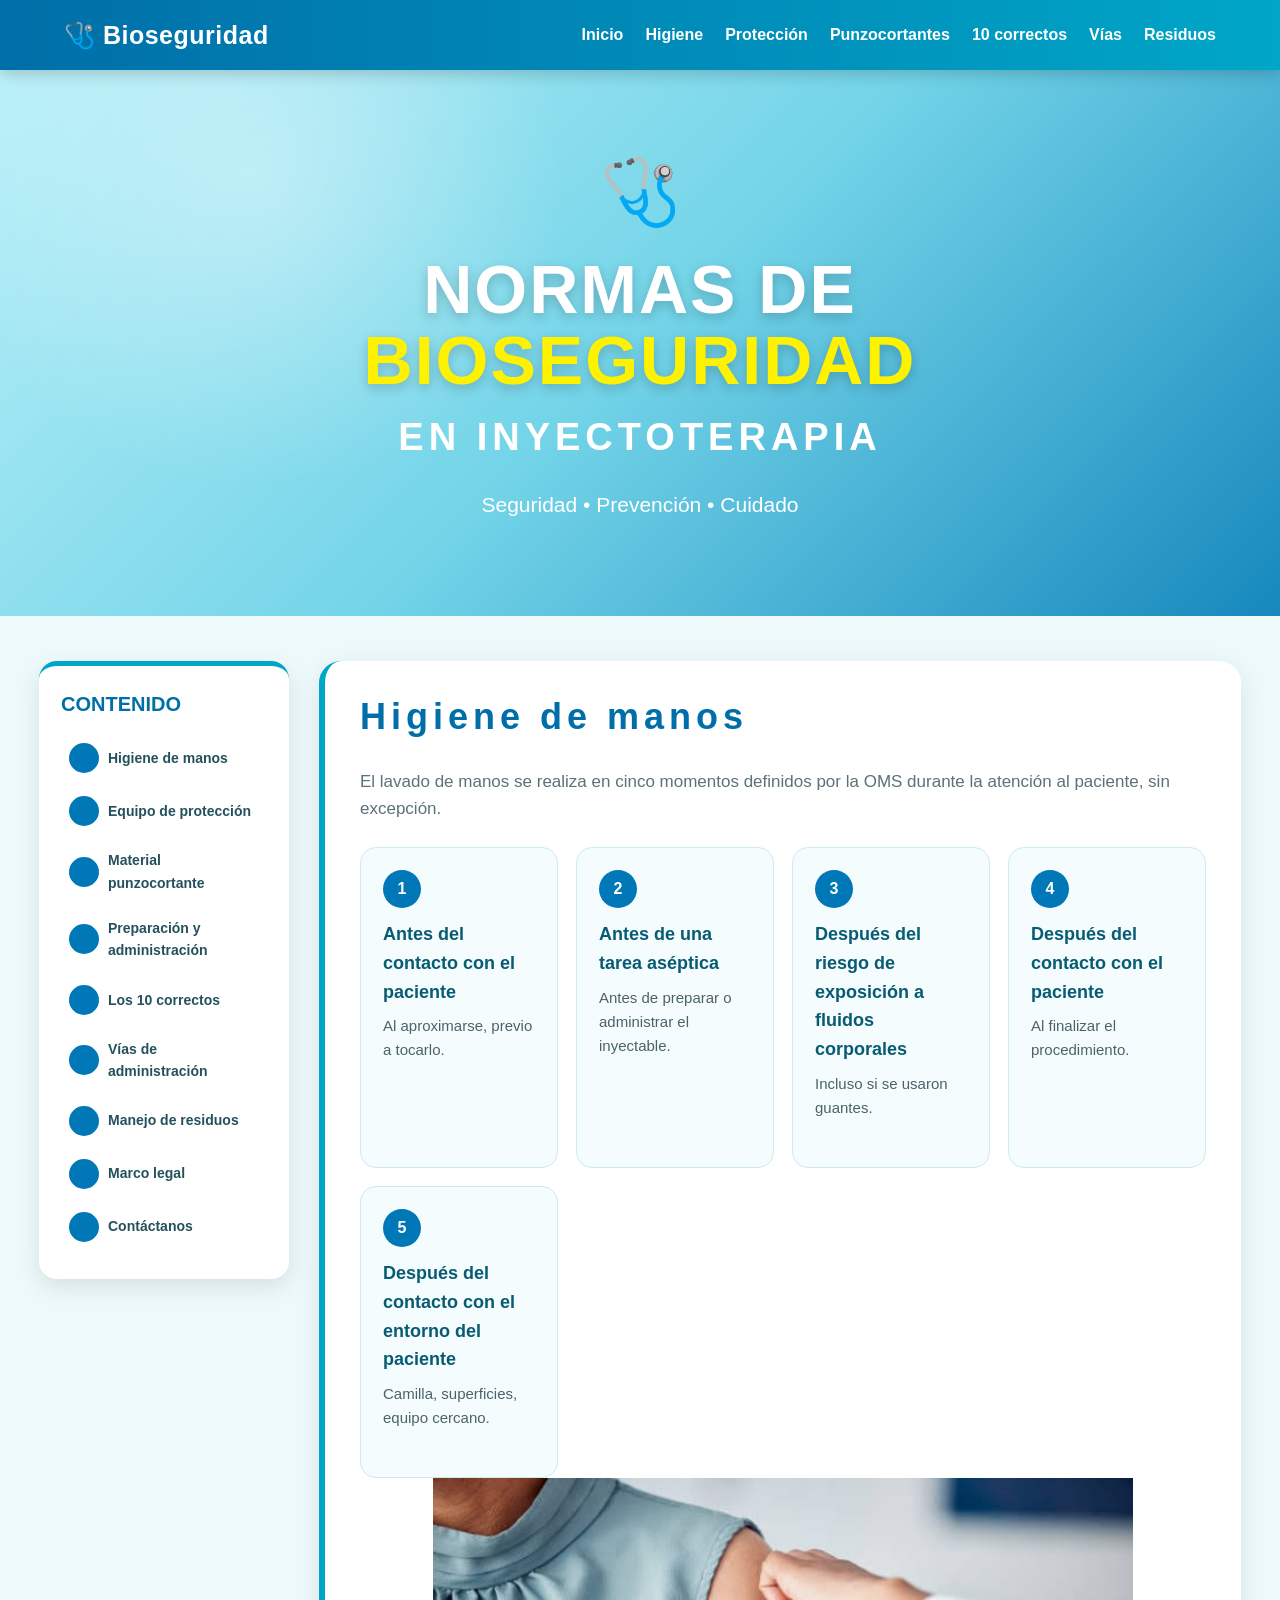
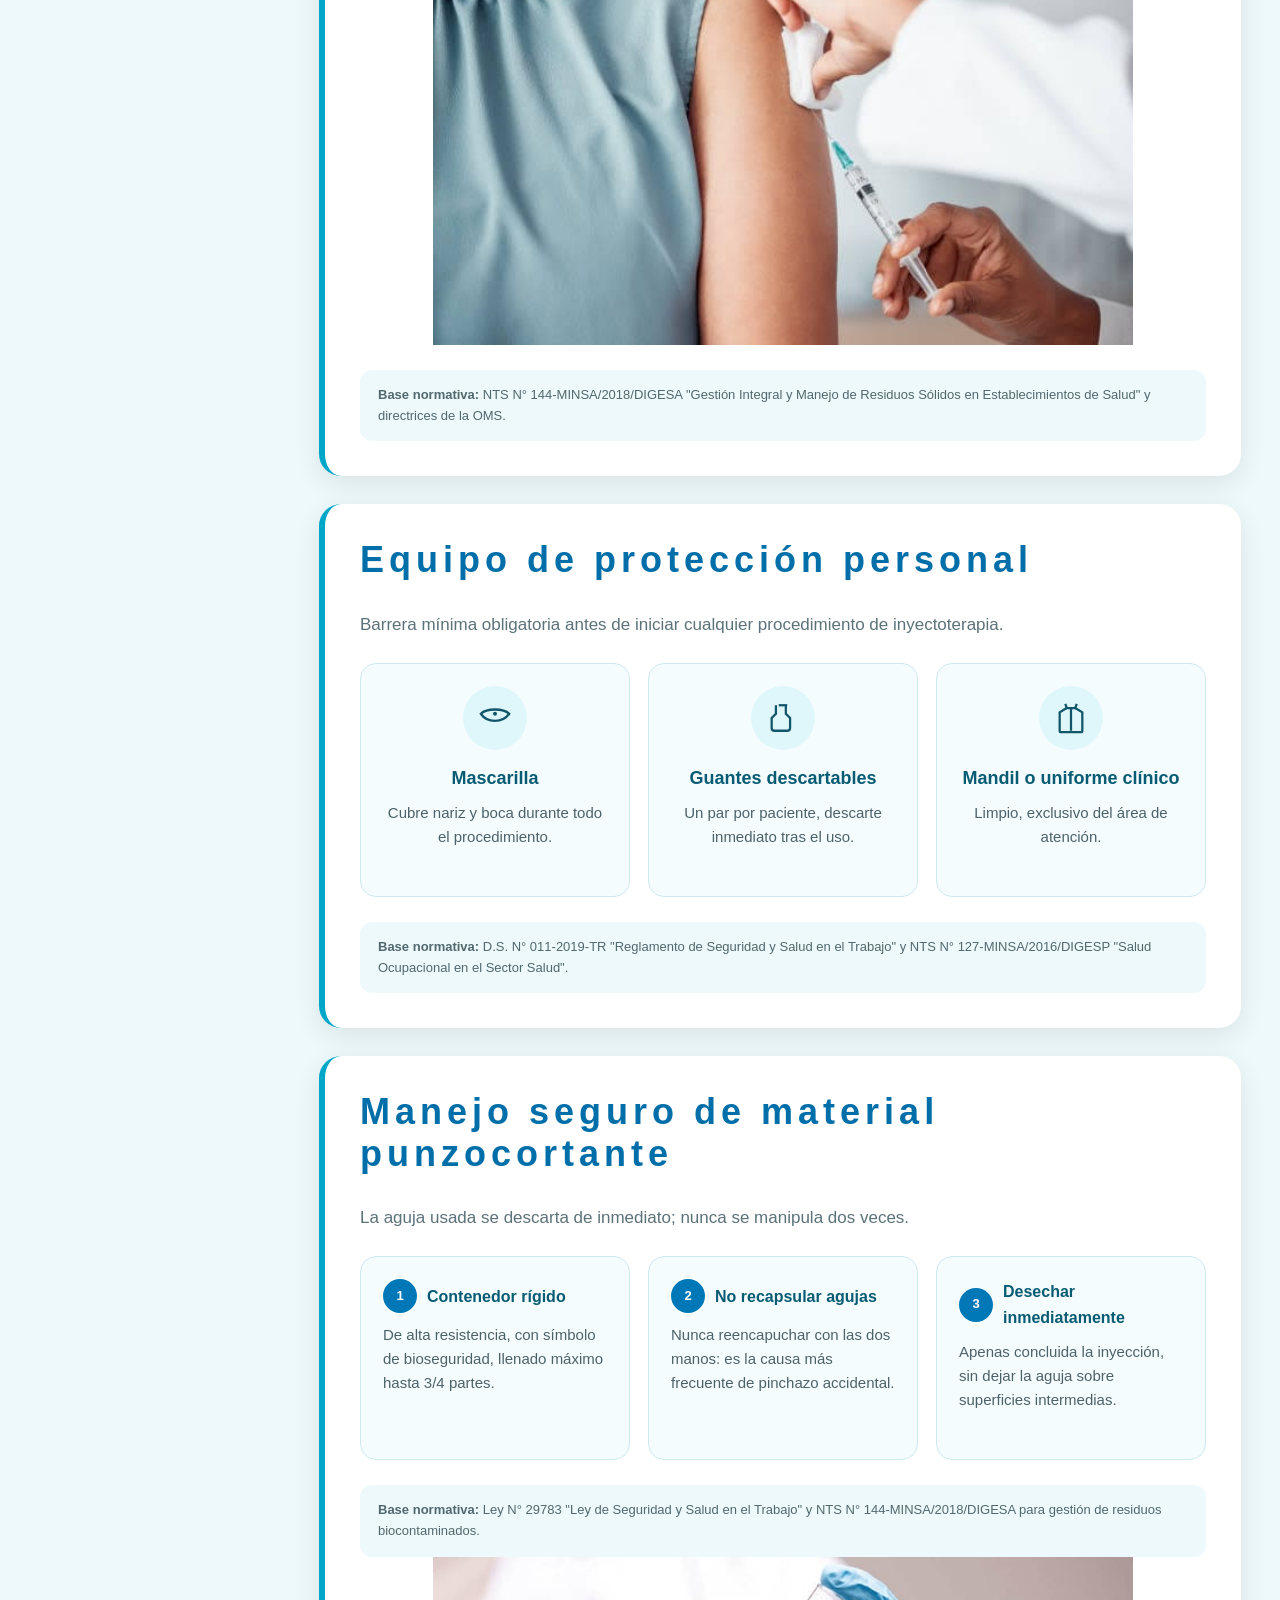
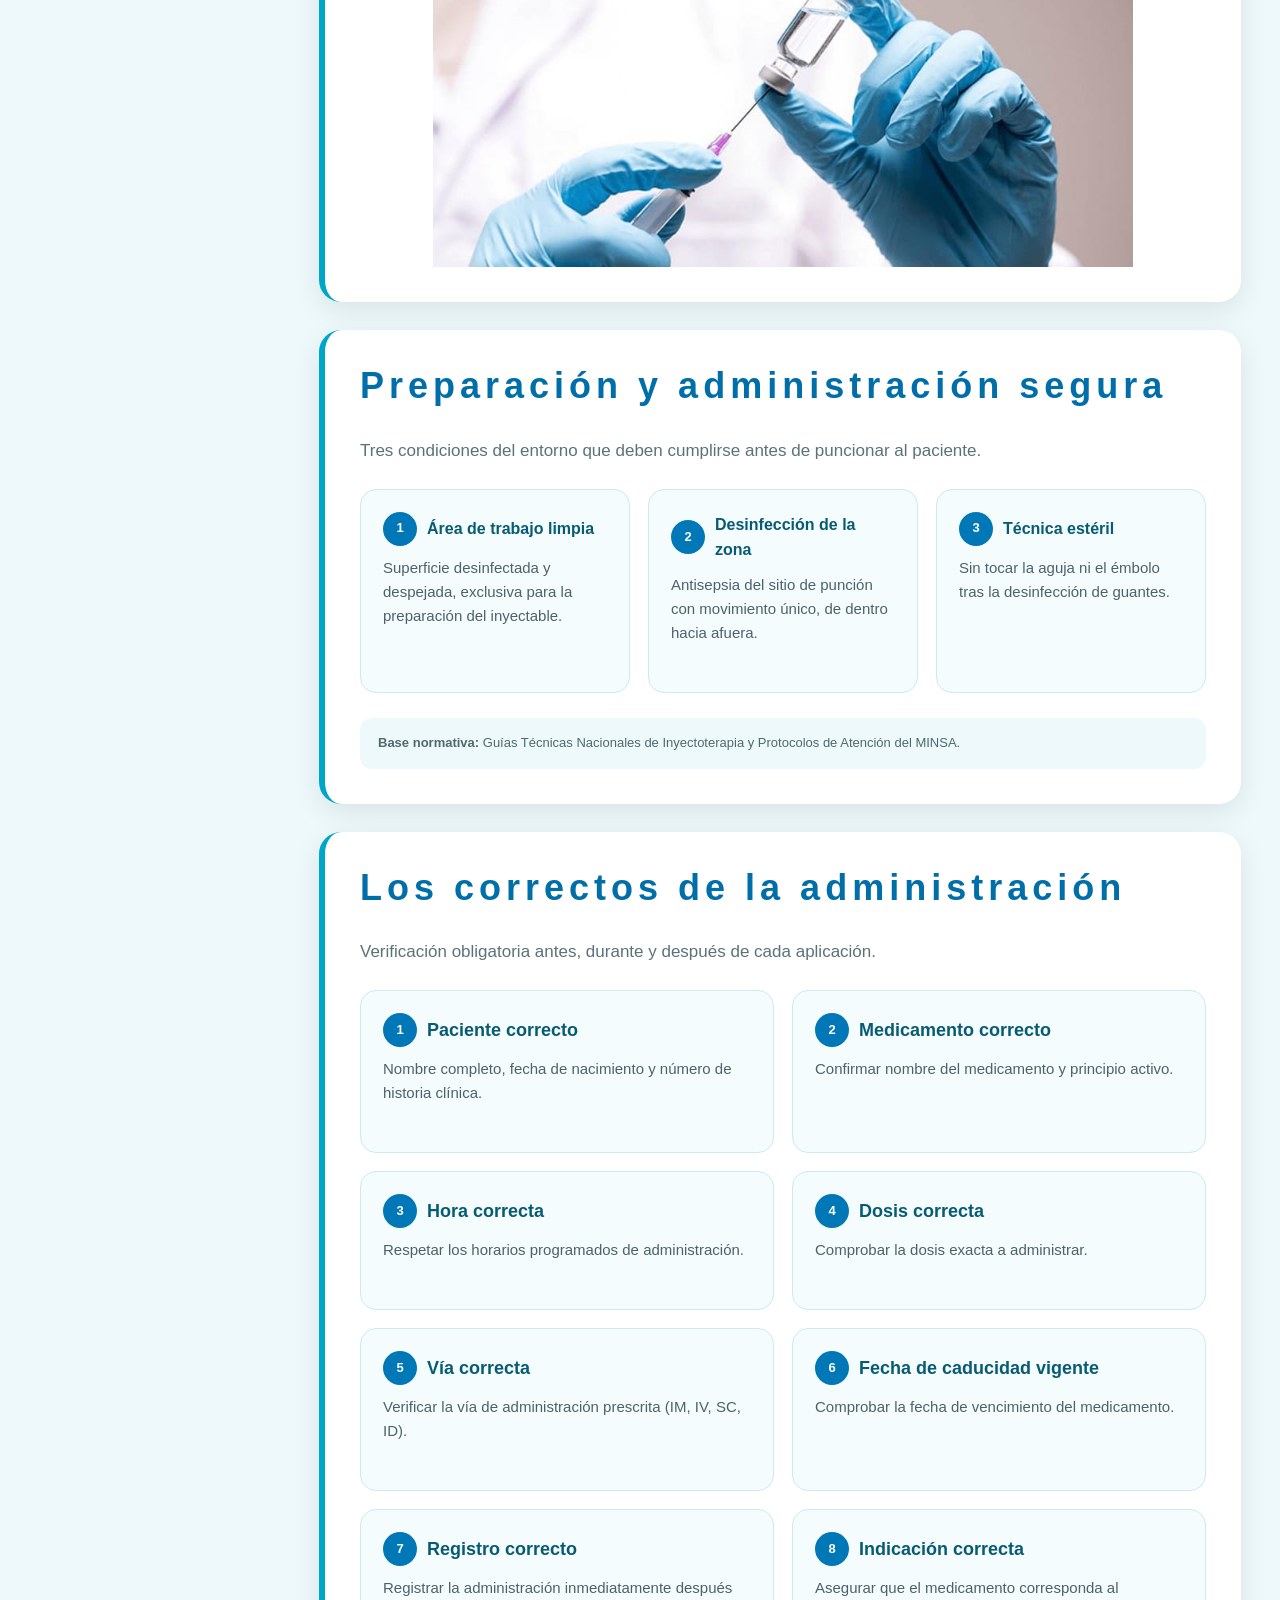
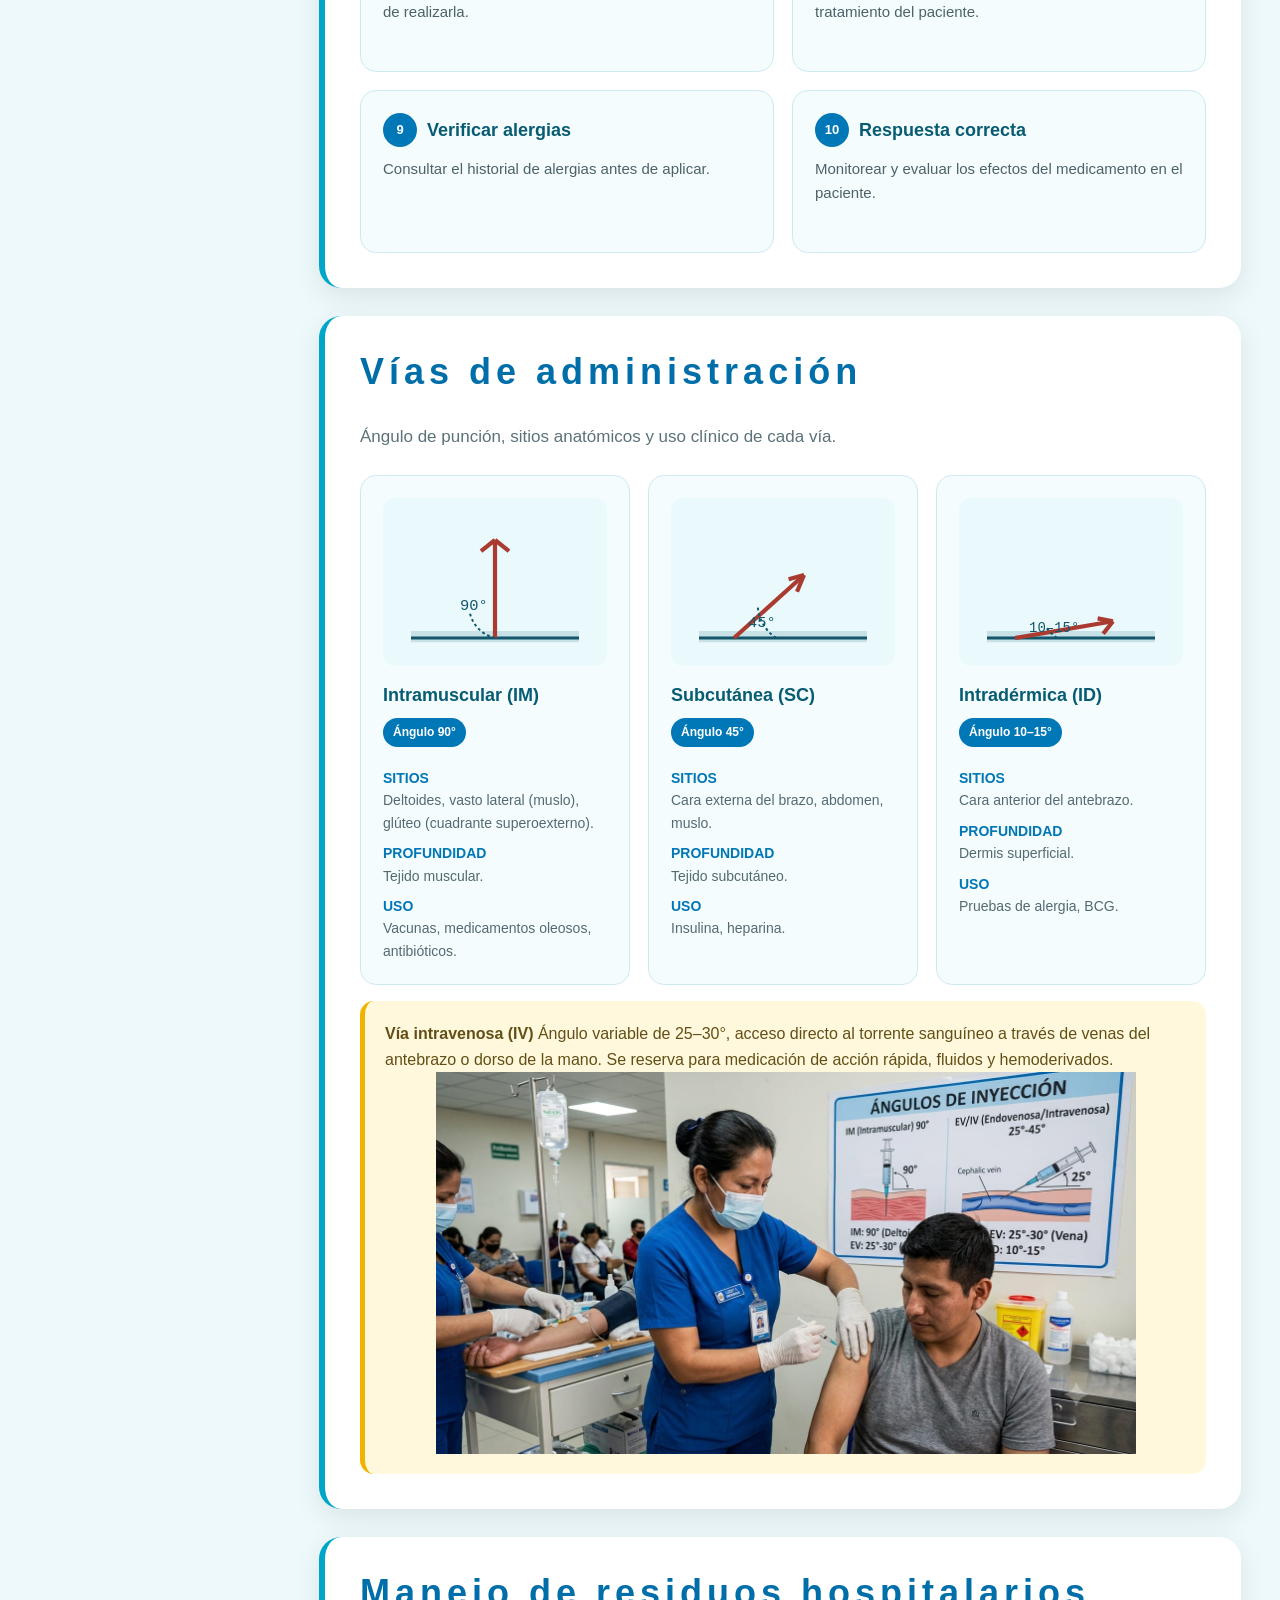
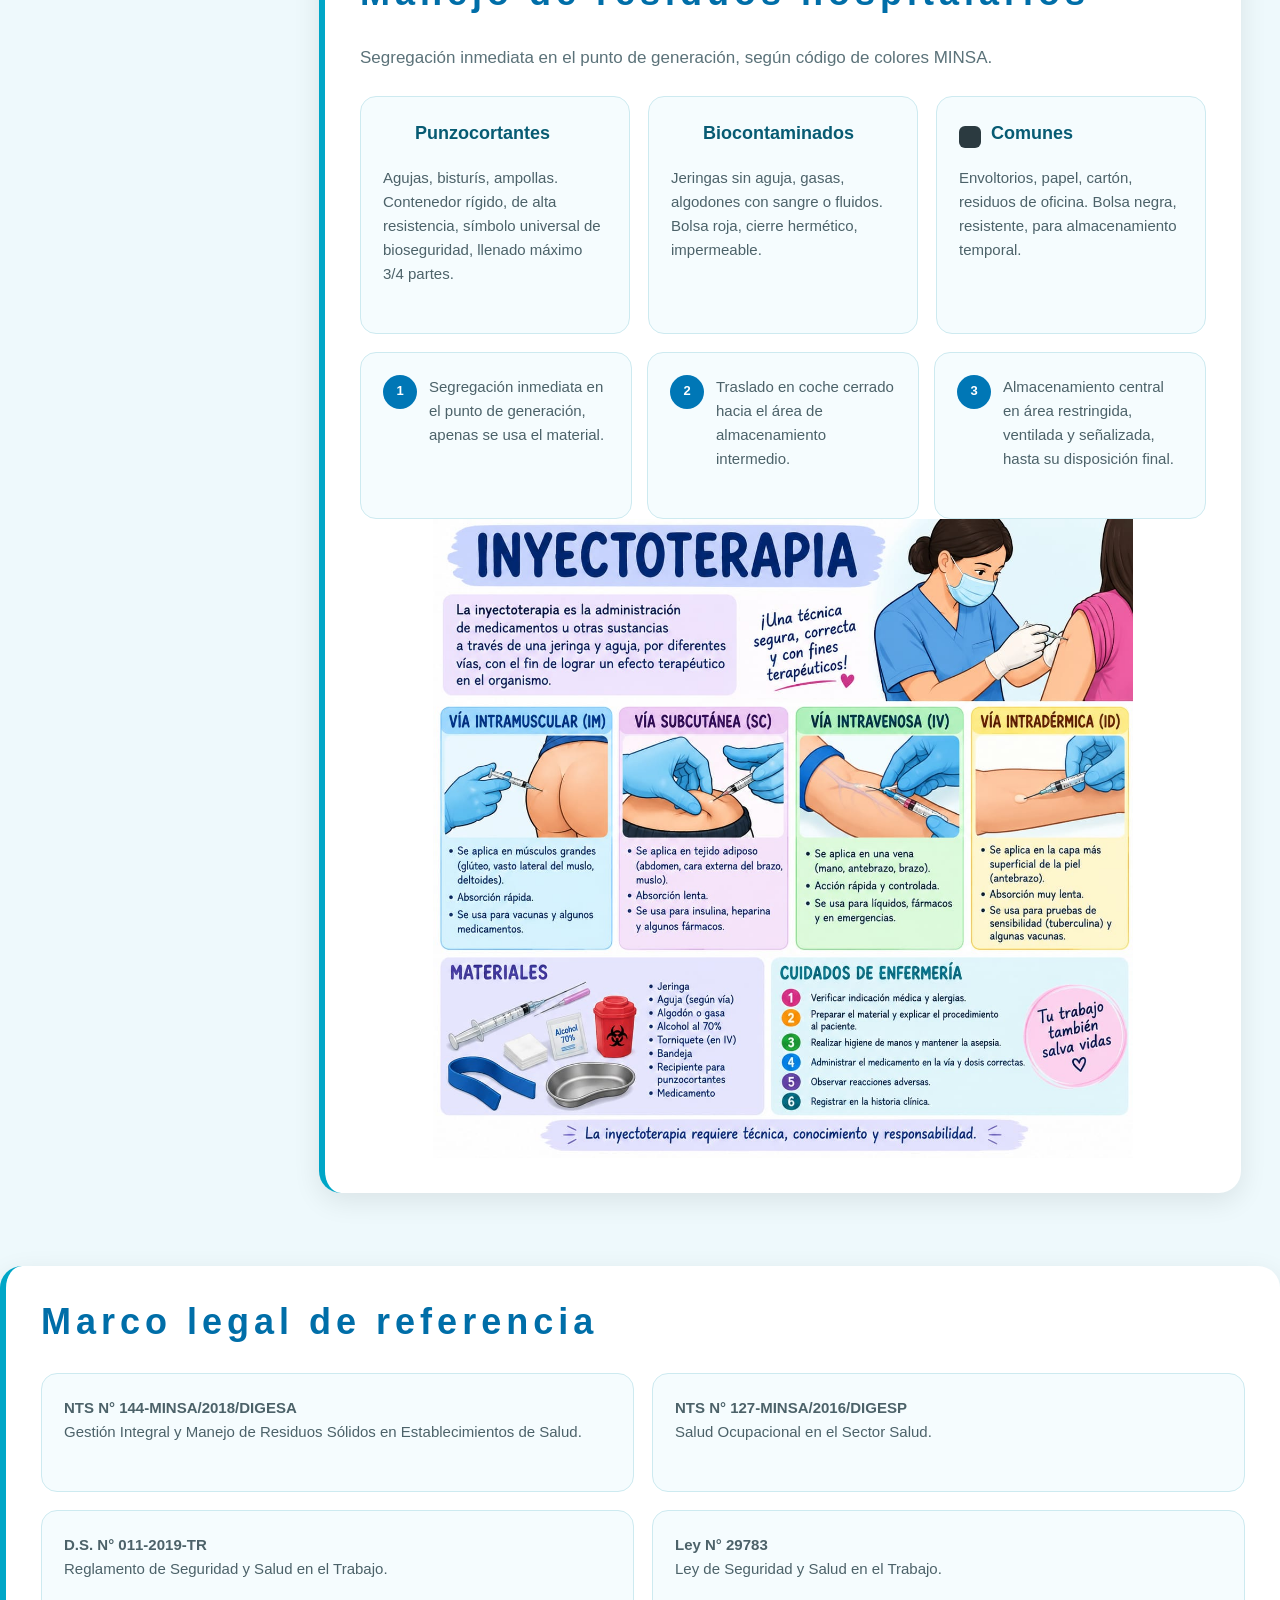
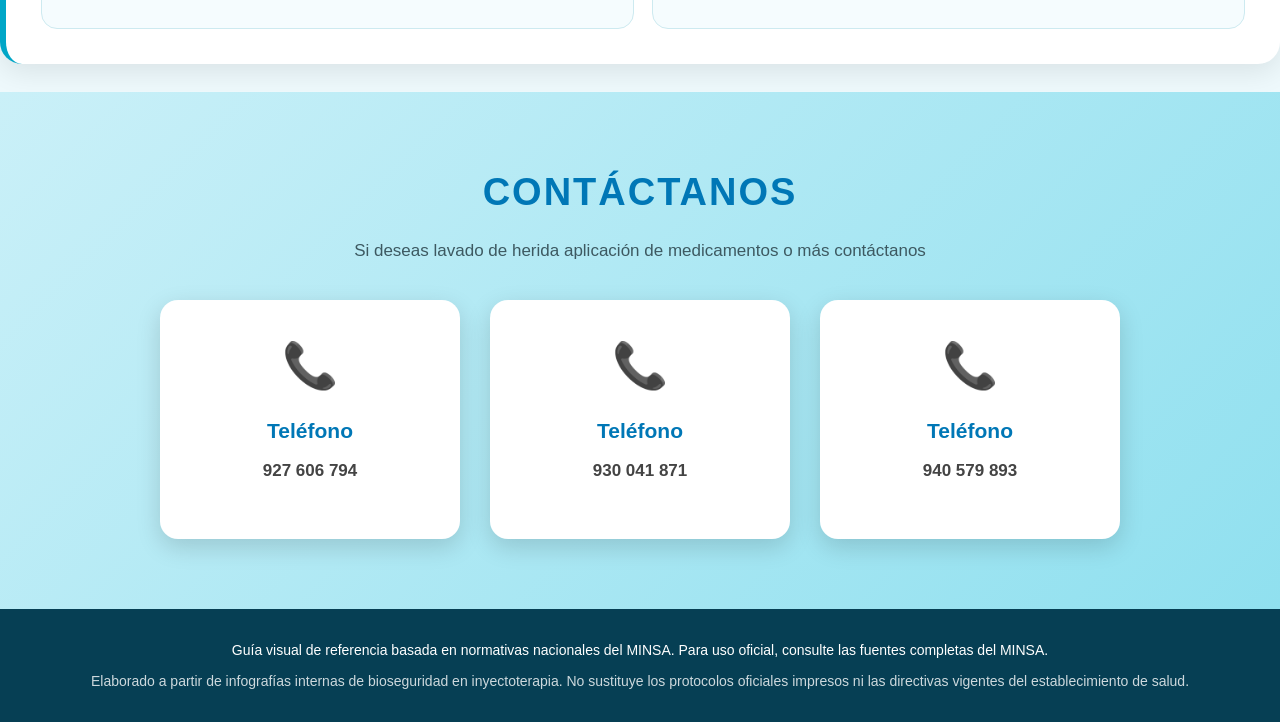
==== inicio.html @ 7f30932f "mi pagina web Bioseguridad" ====
<!DOCTYPE html>
<html lang="es">
<head>
  <meta charset="UTF-8">
  <meta name="viewport" content="width=device-width, initial-scale=1.0">
  <title>Normas de Bioseguridad en Inyectoterapia</title>
  <link rel="stylesheet" href="estilos.css">
  <style>
    * {
      margin: 0;
      padding: 0;
      box-sizing: border-box;
    }

    html {
      scroll-behavior: smooth;
    }

    body {
      font-family: Arial, Helvetica, sans-serif;
      background: #eef9fc;
      color: #18343d;
      line-height: 1.6;
    }

    /* MENÚ */
    .top-menu {
      position: sticky;
      top: 0;
      z-index: 2000;
      background: linear-gradient(90deg, #006ea8, #00a6c7);
      padding: 15px 5%;
      display: flex;
      justify-content: space-between;
      align-items: center;
      box-shadow: 0 4px 15px rgba(0,0,0,.18);
    }

    .top-logo {
      color: white;
      font-size: 25px;
      font-weight: 800;
      letter-spacing: .5px;
    }

    .top-menu nav {
      display: flex;
      gap: 22px;
      flex-wrap: wrap;
      justify-content: center;
    }

    .top-menu a {
      color: white;
      text-decoration: none;
      font-weight: 700;
      transition: .25s;
    }

    .top-menu a:hover {
      color: #fff200;
      transform: translateY(-2px);
    }

    /* PORTADA INTERNA */
    .hero {
      min-height: 360px;
      padding: 70px 20px;
      display: flex;
      justify-content: center;
      align-items: center;
      text-align: center;
      background:
        radial-gradient(circle at 20% 20%, rgba(255,255,255,.35), transparent 28%),
        linear-gradient(135deg, #b8f0f8, #73d4e8, #1688bd);
      color: white;
    }

    .hero-box {
      max-width: 950px;
      animation: aparecer 1s ease;
    }

    .hero-icon {
      font-size: 65px;
      margin-bottom: 10px;
    }

    .hero h1 {
      font-size: clamp(38px, 6vw, 68px);
      line-height: 1.05;
      letter-spacing: 2px;
      text-shadow: 0 4px 12px rgba(0,0,0,.2);
    }

    .hero h1 span {
      color: #fff200;
    }

    .hero p {
      margin-top: 18px;
      font-size: 21px;
      font-weight: 500;
    }

    @keyframes aparecer {
      from { opacity: 0; transform: translateY(25px); }
      to { opacity: 1; transform: translateY(0); }
    }

    /* CONTENIDO */
    .shell {
      max-width: 1250px;
      margin: 0 auto;
      padding: 45px 24px;
      display: grid;
      grid-template-columns: 250px 1fr;
      gap: 30px;
    }

    .toc {
      position: sticky;
      top: 92px;
      align-self: start;
      background: white;
      border-radius: 18px;
      padding: 22px;
      box-shadow: 0 8px 25px rgba(0,0,0,.10);
      border-top: 5px solid #00a6c7;
    }

    .toc-title {
      color: #006ea8;
      font-size: 20px;
      font-weight: 900;
      margin-bottom: 15px;
    }

    .toc ol {
      list-style: none;
    }

    .toc li {
      margin: 7px 0;
    }

    .toc a {
      display: flex;
      align-items: center;
      gap: 9px;
      color: #24515c;
      text-decoration: none;
      font-size: 14px;
      font-weight: 700;
      padding: 8px;
      border-radius: 9px;
      transition: .25s;
    }

    .toc a:hover {
      background: #e4f8fc;
      color: #0077b6;
      transform: translateX(4px);
    }

    .n, .idx, .num {
      display: inline-flex;
      align-items: center;
      justify-content: center;
      background: #0077b6;
      color: white;
      border-radius: 50%;
      font-weight: 800;
    }

    .toc .n {
      min-width: 30px;
      height: 30px;
      font-size: 11px;
    }

    main {
      min-width: 0;
    }

    .block {
      background: white;
      margin-bottom: 28px;
      padding: 35px;
      border-radius: 22px;
      box-shadow: 0 8px 28px rgba(0,0,0,.09);
      border-left: 6px solid #00a6c7;
      scroll-margin-top: 100px;
    }

    .block-head {
      display: flex;
      align-items: center;
      gap: 14px;
      margin-bottom: 10px;
    }

    .idx {
      width: 45px;
      height: 45px;
      font-size: 14px;
      flex-shrink: 0;
    }

    .block h2 {
      color: #006ea8;
      font-size: clamp(25px, 3vw, 36px);
      line-height: 1.15;
    }

    .block-sub {
      color: #5b7279;
      font-size: 17px;
      margin-bottom: 25px;
    }

    .moments, .cards, .correctos-grid, .via-grid, .residuos-grid, .ppe-row {
      display: grid;
      gap: 18px;
    }

    .moments {
      grid-template-columns: repeat(auto-fit, minmax(190px, 1fr));
    }

    .moment, .card, .correcto, .ppe-item, .via-card, .bin-card, .flow-step {
      background: #f5fcfe;
      border: 1px solid #cdeaf0;
      border-radius: 16px;
      padding: 22px;
      transition: .25s;
    }

    .moment:hover, .card:hover, .correcto:hover, .ppe-item:hover, .via-card:hover, .bin-card:hover {
      transform: translateY(-5px);
      box-shadow: 0 10px 24px rgba(0,119,182,.12);
      border-color: #66cbdc;
    }

    .moment::before {
      content: attr(data-n);
      display: flex;
      width: 38px;
      height: 38px;
      align-items: center;
      justify-content: center;
      margin-bottom: 12px;
      border-radius: 50%;
      background: #0077b6;
      color: white;
      font-weight: 900;
    }

    .moment h3, .ppe-item h3, .card h3, .correcto h3, .via-card h3, .bin-card h3 {
      color: #075b73;
      margin-bottom: 8px;
      font-size: 18px;
    }

    .moment p, .ppe-item p, .card p, .correcto p, .via-card p, .bin-card p, .flow-step p {
      color: #4c6269;
      font-size: 15px;
    }

    .ppe-row {
      grid-template-columns: repeat(3, 1fr);
    }

    .ppe-item {
      text-align: center;
    }

    .ic {
      width: 64px;
      height: 64px;
      margin: 0 auto 14px;
      display: flex;
      align-items: center;
      justify-content: center;
      border-radius: 50%;
      background: #dff7fb;
      font-size: 32px;
    }

    .cards.cols-3 {
      grid-template-columns: repeat(3, 1fr);
    }

    .cards.cols-2 {
      grid-template-columns: repeat(2, 1fr);
    }

    .k {
      display: flex;
      align-items: center;
      gap: 10px;
      color: #075b73;
      font-weight: 800;
      margin-bottom: 10px;
    }

    .card .num, .correcto .num, .flow-step .num {
      width: 34px;
      height: 34px;
      font-size: 13px;
      flex-shrink: 0;
    }

    .correctos-grid {
      grid-template-columns: repeat(2, 1fr);
    }

    .correcto .k h3 {
      margin: 0;
    }

    .via-grid {
      grid-template-columns: repeat(3, 1fr);
    }

    .via-card {
      overflow: hidden;
    }

    .diagram {
      min-height: 130px;
      display: flex;
      align-items: center;
      justify-content: center;
      background: #e9f9fc;
      border-radius: 12px;
      margin-bottom: 15px;
    }

    .angle-tag {
      display: inline-block;
      background: #0077b6;
      color: white;
      padding: 5px 10px;
      border-radius: 20px;
      font-size: 12px;
      font-weight: 800;
      margin-bottom: 12px;
    }

    dl {
      font-size: 14px;
    }

    dt {
      color: #0077b6;
      font-weight: 900;
      margin-top: 8px;
    }

    dd {
      margin-left: 0;
      color: #536a71;
    }

    .callout {
      padding: 20px;
      border-radius: 14px;
      background: #fff8dc;
      border-left: 5px solid #f0b400;
      color: #624f16;
    }

    .residuos-grid {
      grid-template-columns: repeat(3, 1fr);
    }

    .bin-top {
      display: flex;
      align-items: center;
      gap: 10px;
      margin-bottom: 10px;
    }

    .bin-swatch {
      width: 22px;
      height: 22px;
      border-radius: 6px;
      display: inline-block;
    }

    .flow-steps {
      display: grid;
      grid-template-columns: repeat(3, 1fr);
      gap: 15px;
      margin-top: 18px;
    }

    .flow-step {
      display: flex;
      gap: 12px;
      align-items: flex-start;
    }

    .basis {
      margin-top: 25px;
      padding: 15px 18px;
      background: #edf9fb;
      border-radius: 12px;
      color: #52686f;
      font-size: 13px;
    }

    footer {
      background: #063f54;
      color: white;
      text-align: center;
      padding: 30px 20px;
      font-size: 14px;
    }

    footer .fuentes {
      margin-top: 8px;
      opacity: .8;
    }

    @media (max-width: 900px) {
      .top-menu {
        flex-direction: column;
        gap: 12px;
      }

      .shell {
        grid-template-columns: 1fr;
      }

      .toc {
        position: static;
      }

      .ppe-row, .cards.cols-3, .via-grid, .residuos-grid, .flow-steps {
        grid-template-columns: 1fr;
      }

      .correctos-grid, .cards.cols-2 {
        grid-template-columns: 1fr;
      }
    }

    @media (max-width: 600px) {
      .top-menu nav {
        gap: 10px;
      }

      .top-menu nav a {
        font-size: 13px;
      }

      .shell {
        padding: 25px 14px;
      }

      .block {
        padding: 22px 18px;
      }

      .hero {
        min-height: 300px;
      }
    }
    
  </style>
</head>

<body>

  <header class="top-menu">
    <div class="top-logo">🩺 Bioseguridad</div>
    <nav>
      <a href="#inicio">Inicio</a>
      <a href="#higiene">Higiene</a>
      <a href="#epp">Protección</a>
      <a href="#punzocortante">Punzocortantes</a>
      <a href="#correctos">10 correctos</a>
      <a href="#vias">Vías</a>
      <a href="#residuos">Residuos</a>
    </nav>
  </header>

  <section class="hero" id="inicio">
    <div class="hero-box">
      <div class="hero-icon">🩺</div>
      <h1>NORMAS DE <span>BIOSEGURIDAD</span></h1>
      <h2>EN INYECTOTERAPIA</h2>
      <p>Seguridad • Prevención • Cuidado</p>
    </div>
  </section>

  <div class="shell" id="contenido">

  <nav class="toc">
    <div class="toc-title">CONTENIDO</div>
    <ol>
      <li><a href="#higiene"><span class="n"></span>Higiene de manos</a></li>
      <li><a href="#epp"><span class="n"></span>Equipo de protección</a></li>
      <li><a href="#punzocortante"><span class="n"></span>Material punzocortante</a></li>
      <li><a href="#preparacion"><span class="n"></span>Preparación y administración</a></li>
      <li><a href="#correctos"><span class="n"></span>Los 10 correctos</a></li>
      <li><a href="#vias"><span class="n"></span>Vías de administración</a></li>
      <li><a href="#residuos"><span class="n"></span>Manejo de residuos</a></li>
      <li><a href="#fuentes"><span class="n"></span>Marco legal</a></li>
      <li><a href="#contactanos"><span class="n"></span>Contáctanos</a></li>
   
    </ol>
  </nav>

  <main>

    <!-- 01 Higiene de manos -->
    <section class="block" id="higiene">
      <div class="block-head"><h2>Higiene de manos </h2></div>
      <p class="block-sub">El lavado de manos se realiza en cinco momentos definidos por la OMS durante la atención al paciente, sin excepción.</p>

      <div class="moments">
        <div class="moment" data-n="1"><h3>Antes del contacto con el paciente</h3><p>Al aproximarse, previo a tocarlo.</p></div>
        <div class="moment" data-n="2"><h3>Antes de una tarea aséptica</h3><p>Antes de preparar o administrar el inyectable.</p></div>
        <div class="moment" data-n="3"><h3>Después del riesgo de exposición a fluidos corporales</h3><p>Incluso si se usaron guantes.</p></div>
        <div class="moment" data-n="4"><h3>Después del contacto con el paciente</h3><p>Al finalizar el procedimiento.</p></div>
        <div class="moment" data-n="5"><h3>Después del contacto con el entorno del paciente</h3><p>Camilla, superficies, equipo cercano.</p></div>
      </div>
      <img src="img/manos.jpeg" alt="manos" class="imagen-ajustada">
      <div class="basis"><b>Base normativa:</b> NTS N° 144-MINSA/2018/DIGESA "Gestión Integral y Manejo de Residuos Sólidos en Establecimientos de Salud" y directrices de la OMS.</div>
      
    </section>

    <!-- 02 EPP -->
    <section class="block" id="epp">
      <div class="block-head"><h2>Equipo de protección personal</h2></div>
      <p class="block-sub">Barrera mínima obligatoria antes de iniciar cualquier procedimiento de inyectoterapia.</p>

      <div class="ppe-row">
        <div class="ppe-item">
          <div class="ic">
            <svg width="34" height="34" viewBox="0 0 24 24" fill="none" stroke="#12566B" stroke-width="1.6"><path d="M2 9c2-2 5-3 10-3s8 1 10 3c-2 3-6 5-10 5S4 12 2 9z"/><circle cx="12" cy="9" r="1.4" fill="#12566B" stroke="none"/></svg>
          </div>
          <h3>Mascarilla</h3>
          <p>Cubre nariz y boca durante todo el procedimiento.</p>
        </div>
        <div class="ppe-item">
          <div class="ic">
            <svg width="34" height="34" viewBox="0 0 24 24" fill="none" stroke="#12566B" stroke-width="1.6"><path d="M7 3v6l-3 3v7a2 2 0 002 2h9a2 2 0 002-2v-7l-3-3V3"/><path d="M9 3h6"/></svg>
          </div>
          <h3>Guantes descartables</h3>
          <p>Un par por paciente, descarte inmediato tras el uso.</p>
        </div>
        <div class="ppe-item">
          <div class="ic">
            <svg width="34" height="34" viewBox="0 0 24 24" fill="none" stroke="#12566B" stroke-width="1.6"><path d="M8 2l1 3h6l1-3"/><path d="M9 5L4 8v13a1 1 0 001 1h14a1 1 0 001-1V8l-5-3"/><path d="M12 5v16"/></svg>
          </div>
          <h3>Mandil o uniforme clínico</h3>
          <p>Limpio, exclusivo del área de atención.</p>
        </div>
      </div>

      <div class="basis"><b>Base normativa:</b> D.S. N° 011-2019-TR "Reglamento de Seguridad y Salud en el Trabajo" y NTS N° 127-MINSA/2016/DIGESP "Salud Ocupacional en el Sector Salud".</div>
    </section>

    <!-- 03 Punzocortante -->
    <section class="block" id="punzocortante">
      <div class="block-head"><h2>Manejo seguro de material punzocortante</h2></div>
      <p class="block-sub">La aguja usada se descarta de inmediato; nunca se manipula dos veces.</p>

      <div class="cards cols-3">
        <div class="card">
          <div class="k"><span class="num">1</span>Contenedor rígido</div>
          <p>De alta resistencia, con símbolo de bioseguridad, llenado máximo hasta 3/4 partes.</p>
        </div>
        <div class="card">
          <div class="k"><span class="num">2</span>No recapsular agujas</div>
          <p>Nunca reencapuchar con las dos manos: es la causa más frecuente de pinchazo accidental.</p>
        </div>
        <div class="card">
          <div class="k"><span class="num">3</span>Desechar inmediatamente</div>
          <p>Apenas concluida la inyección, sin dejar la aguja sobre superficies intermedias.</p>
        </div>
      </div>

      <div class="basis"><b>Base normativa:</b> Ley N° 29783 "Ley de Seguridad y Salud en el Trabajo" y NTS N° 144-MINSA/2018/DIGESA para gestión de residuos biocontaminados.</div>
      <img src="img/material.jpeg" alt="material" class="imagen-ajustada">
    </section>

    <!-- 04 Preparacion -->
    <section class="block" id="preparacion">
      <div class="block-head"><h2>Preparación y administración segura</h2></div>
      <p class="block-sub">Tres condiciones del entorno que deben cumplirse antes de puncionar al paciente.</p>

      <div class="cards cols-3">
        <div class="card">
          <div class="k"><span class="num">1</span>Área de trabajo limpia</div>
          <p>Superficie desinfectada y despejada, exclusiva para la preparación del inyectable.</p>
        </div>
        <div class="card">
          <div class="k"><span class="num">2</span>Desinfección de la zona</div>
          <p>Antisepsia del sitio de punción con movimiento único, de dentro hacia afuera.</p>
        </div>
        <div class="card">
          <div class="k"><span class="num">3</span>Técnica estéril</div>
          <p>Sin tocar la aguja ni el émbolo tras la desinfección de guantes.</p>
        </div>
      </div>

      <div class="basis"><b>Base normativa:</b> Guías Técnicas Nacionales de Inyectoterapia y Protocolos de Atención del MINSA.</div>
    </section>

    <!-- 05 Los 10 correctos -->
    <section class="block" id="correctos">
      <div class="block-head"><h2>Los correctos de la administración</h2></div>
      <p class="block-sub">Verificación obligatoria antes, durante y después de cada aplicación.</p>

      <div class="correctos-grid">
        <div class="correcto"><div class="k"><span class="num">1</span><h3>Paciente correcto</h3></div><p>Nombre completo, fecha de nacimiento y número de historia clínica.</p></div>
        <div class="correcto"><div class="k"><span class="num">2</span><h3>Medicamento correcto</h3></div><p>Confirmar nombre del medicamento y principio activo.</p></div>
        <div class="correcto"><div class="k"><span class="num">3</span><h3>Hora correcta</h3></div><p>Respetar los horarios programados de administración.</p></div>
        <div class="correcto"><div class="k"><span class="num">4</span><h3>Dosis correcta</h3></div><p>Comprobar la dosis exacta a administrar.</p></div>
        <div class="correcto"><div class="k"><span class="num">5</span><h3>Vía correcta</h3></div><p>Verificar la vía de administración prescrita (IM, IV, SC, ID).</p></div>
        <div class="correcto"><div class="k"><span class="num">6</span><h3>Fecha de caducidad vigente</h3></div><p>Comprobar la fecha de vencimiento del medicamento.</p></div>
        <div class="correcto"><div class="k"><span class="num">7</span><h3>Registro correcto</h3></div><p>Registrar la administración inmediatamente después de realizarla.</p></div>
        <div class="correcto"><div class="k"><span class="num">8</span><h3>Indicación correcta</h3></div><p>Asegurar que el medicamento corresponda al tratamiento del paciente.</p></div>
        <div class="correcto"><div class="k"><span class="num">9</span><h3>Verificar alergias</h3></div><p>Consultar el historial de alergias antes de aplicar.</p></div>
        <div class="correcto"><div class="k"><span class="num">10</span><h3>Respuesta correcta</h3></div><p>Monitorear y evaluar los efectos del medicamento en el paciente.</p></div>
      </div>
    </section>

    <!-- 06 Vias -->
    <section class="block" id="vias">
      <div class="block-head"><h2>Vías de administración</h2></div>
      <p class="block-sub">Ángulo de punción, sitios anatómicos y uso clínico de cada vía.</p>

      <div class="via-grid">
        <div class="via-card">
          <div class="diagram">
            <svg viewBox="0 0 160 120" xmlns="http://www.w3.org/2000/svg">
              <line x1="20" y1="100" x2="140" y2="100" stroke="#12566B" stroke-width="2"/>
              <rect x="20" y="95" width="120" height="8" fill="#12566B" opacity="0.15"/>
              <line x1="80" y1="100" x2="80" y2="30" stroke="#A93B31" stroke-width="3"/>
              <line x1="80" y1="30" x2="70" y2="38" stroke="#A93B31" stroke-width="3"/>
              <line x1="80" y1="30" x2="90" y2="38" stroke="#A93B31" stroke-width="3"/>
              <path d="M80 100 A 24 24 0 0 1 62 82" fill="none" stroke="#12566B" stroke-width="1.4" stroke-dasharray="2 2"/>
              <text x="55" y="80" font-size="11" fill="#12566B" font-family="monospace">90°</text>
            </svg>
          </div>
          <div class="body">
            <h3>Intramuscular (IM)</h3>
            <span class="angle-tag">Ángulo 90°</span>
            <dl>
              <dt>SITIOS</dt><dd>Deltoides, vasto lateral (muslo), glúteo (cuadrante superoexterno).</dd>
              <dt>PROFUNDIDAD</dt><dd>Tejido muscular.</dd>
              <dt>USO</dt><dd>Vacunas, medicamentos oleosos, antibióticos.</dd>
            </dl>
          </div>
        </div>

        <div class="via-card">
          <div class="diagram">
            <svg viewBox="0 0 160 120" xmlns="http://www.w3.org/2000/svg">
              <line x1="20" y1="100" x2="140" y2="100" stroke="#12566B" stroke-width="2"/>
              <rect x="20" y="95" width="120" height="8" fill="#12566B" opacity="0.15"/>
              <line x1="45" y1="100" x2="95" y2="55" stroke="#A93B31" stroke-width="3"/>
              <line x1="95" y1="55" x2="84" y2="58" stroke="#A93B31" stroke-width="3"/>
              <line x1="95" y1="55" x2="90" y2="67" stroke="#A93B31" stroke-width="3"/>
              <path d="M75 100 A 30 30 0 0 1 62 78" fill="none" stroke="#12566B" stroke-width="1.4" stroke-dasharray="2 2"/>
              <text x="55" y="92" font-size="11" fill="#12566B" font-family="monospace">45°</text>
            </svg>
          </div>
          <div class="body">
            <h3>Subcutánea (SC)</h3>
            <span class="angle-tag">Ángulo 45°</span>
            <dl>
              <dt>SITIOS</dt><dd>Cara externa del brazo, abdomen, muslo.</dd>
              <dt>PROFUNDIDAD</dt><dd>Tejido subcutáneo.</dd>
              <dt>USO</dt><dd>Insulina, heparina.</dd>
            </dl>
          </div>
        </div>

        <div class="via-card">
          <div class="diagram">
            <svg viewBox="0 0 160 120" xmlns="http://www.w3.org/2000/svg">
              <line x1="20" y1="100" x2="140" y2="100" stroke="#12566B" stroke-width="2"/>
              <rect x="20" y="95" width="120" height="8" fill="#12566B" opacity="0.15"/>
              <line x1="40" y1="100" x2="110" y2="88" stroke="#A93B31" stroke-width="3"/>
              <line x1="110" y1="88" x2="99" y2="86" stroke="#A93B31" stroke-width="3"/>
              <line x1="110" y1="88" x2="103" y2="97" stroke="#A93B31" stroke-width="3"/>
              <path d="M70 100 A 32 32 0 0 1 62 92" fill="none" stroke="#12566B" stroke-width="1.4" stroke-dasharray="2 2"/>
              <text x="50" y="96" font-size="10" fill="#12566B" font-family="monospace">10–15°</text>
            </svg>
          </div>
          <div class="body">
            <h3>Intradérmica (ID)</h3>
            <span class="angle-tag">Ángulo 10–15°</span>
            <dl>
              <dt>SITIOS</dt><dd>Cara anterior del antebrazo.</dd>
              <dt>PROFUNDIDAD</dt><dd>Dermis superficial.</dd>
              <dt>USO</dt><dd>Pruebas de alergia, BCG.</dd>
            </dl>
          </div>
        </div>
      </div>

      <div class="callout amber" style="margin-top:16px;">
        <div>
          <strong>Vía intravenosa (IV)</strong>
          Ángulo variable de 25–30°, acceso directo al torrente sanguíneo a través de venas del antebrazo o dorso de la mano. Se reserva para medicación de acción rápida, fluidos y hemoderivados.
        </div>
    <img src="img/angulo.jpeg" alt="Angulo" class="imagen-ajustada">
    </section>
    


    <!-- 07 Residuos -->
    <section class="block" id="residuos">
      <div class="block-head"><h2>Manejo de residuos hospitalarios</h2></div>
      <p class="block-sub">Segregación inmediata en el punto de generación, según código de colores MINSA.</p>

      <div class="residuos-grid">
        <div class="bin-card">
          <div class="bin-top"><span class="bin-swatch" style="background:var(--yellow-bin);"></span><h3>Punzocortantes</h3></div>
          <p>Agujas, bisturís, ampollas. Contenedor rígido, de alta resistencia, símbolo universal de bioseguridad, llenado máximo 3/4 partes.</p>
        </div>
        <div class="bin-card">
          <div class="bin-top"><span class="bin-swatch" style="background:var(--red);"></span><h3>Biocontaminados</h3></div>
          <p>Jeringas sin aguja, gasas, algodones con sangre o fluidos. Bolsa roja, cierre hermético, impermeable.</p>
        </div>
        <div class="bin-card">
          <div class="bin-top"><span class="bin-swatch" style="background:#2B3A40;"></span><h3>Comunes</h3></div>
          <p>Envoltorios, papel, cartón, residuos de oficina. Bolsa negra, resistente, para almacenamiento temporal.</p>
        </div>
      </div>

      <div class="flow-steps">
        <div class="flow-step"><span class="num">1</span><p>Segregación inmediata en el punto de generación, apenas se usa el material.</p></div>
        <div class="flow-step"><span class="num">2</span><p>Traslado en coche cerrado hacia el área de almacenamiento intermedio.</p></div>
        <div class="flow-step"><span class="num">3</span><p>Almacenamiento central en área restringida, ventilada y señalizada, hasta su disposición final.</p></div>
        </div>
    <img src="img/residuos.jpeg" alt="residuos" class="imagen-ajustada">
      </div>
    </section>

    <!-- 08 Marco legal -->
    <section class="block" id="fuentes">
      <div class="block-head"><h2>Marco legal de referencia</h2></div>
      <div class="cards cols-2">
        <div class="card"><p><b style="color:var(--ink);">NTS N° 144-MINSA/2018/DIGESA</b><br>Gestión Integral y Manejo de Residuos Sólidos en Establecimientos de Salud.</p></div>
        <div class="card"><p><b style="color:var(--ink);">NTS N° 127-MINSA/2016/DIGESP</b><br>Salud Ocupacional en el Sector Salud.</p></div>
        <div class="card"><p><b style="color:var(--ink);">D.S. N° 011-2019-TR</b><br>Reglamento de Seguridad y Salud en el Trabajo.</p></div>
        <div class="card"><p><b style="color:var(--ink);">Ley N° 29783</b><br>Ley de Seguridad y Salud en el Trabajo.</p></div>
      </div>
    </section>

  </main>
  <!-- CONTACTANOS -->

<section id="contactanos" class="contacto">

    <h2>CONTÁCTANOS</h2>

    <p class="contacto-subtitulo">
        Si deseas lavado  de herida aplicación de medicamentos o más contáctanos
    </p>

    <div class="contacto-contenedor">

        <div class="contacto-card">
            <div class="contacto-icono">📞</div>

            <h3>Teléfono</h3>

            <p>927 606 794</p>
        </div>
        <div class="contacto-card">
            <div class="contacto-icono">📞</div>

            <h3>Teléfono</h3>

            <p>930 041 871</p>
        </div>
        <div class="contacto-card">
            <div class="contacto-icono">📞</div>

            <h3>Teléfono</h3>

            <p>940 579 893</p>
        </div>

    </div>

</section>

  <footer>
    <div>Guía visual de referencia basada en normativas nacionales del MINSA. Para uso oficial, consulte las fuentes completas del MINSA.</div>
    <div class="fuentes">Elaborado a partir de infografías internas de bioseguridad en inyectoterapia. No sustituye los protocolos oficiales impresos ni las directivas vigentes del establecimiento de salud.</div>
  </footer>

</div>

</body>
</html>
---- estilos.css ----
* {
    margin: 0;
    padding: 0;
    box-sizing: border-box;
}

body {
    font-family: Arial, sans-serif;
}

.portada {
    width: 100%;
    height: 100vh;

    background: linear-gradient(135deg, #0077b6, #00b4d8, #90e0ef);

    display: flex;
    justify-content: center;
    align-items: center;

    text-align: center;
}

.contenido {
    color: white;
}

.icono {
    font-size: 70px;
    margin-bottom: 15px;
}

h1 {
    font-size: 55px;
    letter-spacing: 2px;
    margin-bottom: 10px;
}

h1 span {
    color: #fff200;
}

h2 {
    font-size: 38px;
    letter-spacing: 5px;
    margin-bottom: 20px;
}

p {
    font-size: 22px;
    margin-bottom: 25px;
}

.imagen img {
    max-width: 26%;  
    height: auto;    
    border-radius: 10px;
    margin-bottom: 40px;
}


h3 {
    font-size: 20px;
    margin-bottom: 30px;
}

button {
    background-color: white;
    color: #0077b6;

    border: none;
    padding: 15px 45px;

    font-size: 18px;
    font-weight: bold;

    border-radius: 30px;

    cursor: pointer;

    box-shadow: 0 5px 15px rgba(0, 0, 0, 0.3);

    transition: 0.3s;
}

button:hover {
    background-color: #fff200;
    color: #0077b6;

    transform: scale(1.08);
}

button:hover {
    background-color: #fff200;
    color: #0077b6;
}
.contenido {
    color: white;
    animation: aparecer 1.5s ease;
}

@keyframes aparecer {
    from {
        opacity: 0;
        transform: translateY(30px);
    }

    to {
        opacity: 1;
        transform: translateY(0);
    }
}

/* MENÚ PRINCIPAL */


.menu {
    width: 100%;
    background-color: #0077b6;

    display: flex;
    justify-content: space-between;
    align-items: center;

    padding: 18px 50px;

    position: sticky;
    top: 0;

    z-index: 1000;

    box-shadow: 0 3px 10px rgba(0, 0, 0, 0.2);
}

.logo {
    color: white;
    font-size: 25px;
    font-weight: bold;
}

.menu nav {
    display: flex;
    gap: 25px;
}

.menu nav a {
    color: white;
    text-decoration: none;

    font-size: 16px;
    font-weight: bold;

    transition: 0.3s;
}

.menu nav a:hover {
    color: #fff200;
}




.principal {
    min-height: 500px;

    background: linear-gradient(
        135deg,
        #caf0f8,
        #90e0ef
    );

    display: flex;
    justify-content: center;
    align-items: center;

    text-align: center;

    padding: 50px;
}

.principal h1 {
    color: #0077b6;

    font-size: 50px;

    margin-bottom: 10px;
}

.principal h2 {
    color: #023e8a;

    font-size: 35px;

    margin-bottom: 20px;
}

.principal p {
    color: #333;

    font-size: 20px;

    max-width: 700px;

    margin: auto;

    line-height: 1.6;

    margin-bottom: 30px;
}




.boton {
    display: inline-block;

    background-color: #0077b6;

    color: white;

    text-decoration: none;

    padding: 15px 35px;

    border-radius: 30px;

    font-weight: bold;

    transition: 0.3s;
}

.boton:hover {
    background-color: #023e8a;

    transform: scale(1.05);
}

.imagen-ajustada {
  width: 700px;  
  height: auto;  
  display: block; 
  margin: 0 auto; 
}

/* ============================= */
/* CONTACTANOS */
/* ============================= */

.contacto {
    padding: 70px 10%;

    text-align: center;

    background: linear-gradient(
        135deg,
        #caf0f8,
        #90e0ef
    );
}

.contacto h2 {
    color: #0077b6;

    font-size: 38px;

    margin-bottom: 15px;

    letter-spacing: 2px;
}

.contacto-subtitulo {
    max-width: 700px;

    margin: 0 auto 35px;

    color: #3d5961;

    font-size: 17px;
}

.contacto-contenedor {
    display: flex;

    justify-content: center;

    gap: 30px;

    flex-wrap: wrap;
}

.contacto-card {
    width: 300px;

    background-color: white;

    padding: 30px;

    border-radius: 18px;

    box-shadow: 0 8px 25px rgba(0, 0, 0, 0.15);

    transition: 0.3s;
}

.contacto-card:hover {
    transform: translateY(-8px);

    box-shadow: 0 12px 30px rgba(0, 0, 0, 0.20);
}

.contacto-icono {
    font-size: 45px;

    margin-bottom: 12px;
}

.contacto-card h3 {
    color: #0077b6;

    font-size: 21px;

    margin-bottom: 10px;
}

.contacto-card p {
    color: #444;

    font-size: 17px;

    font-weight: bold;
}
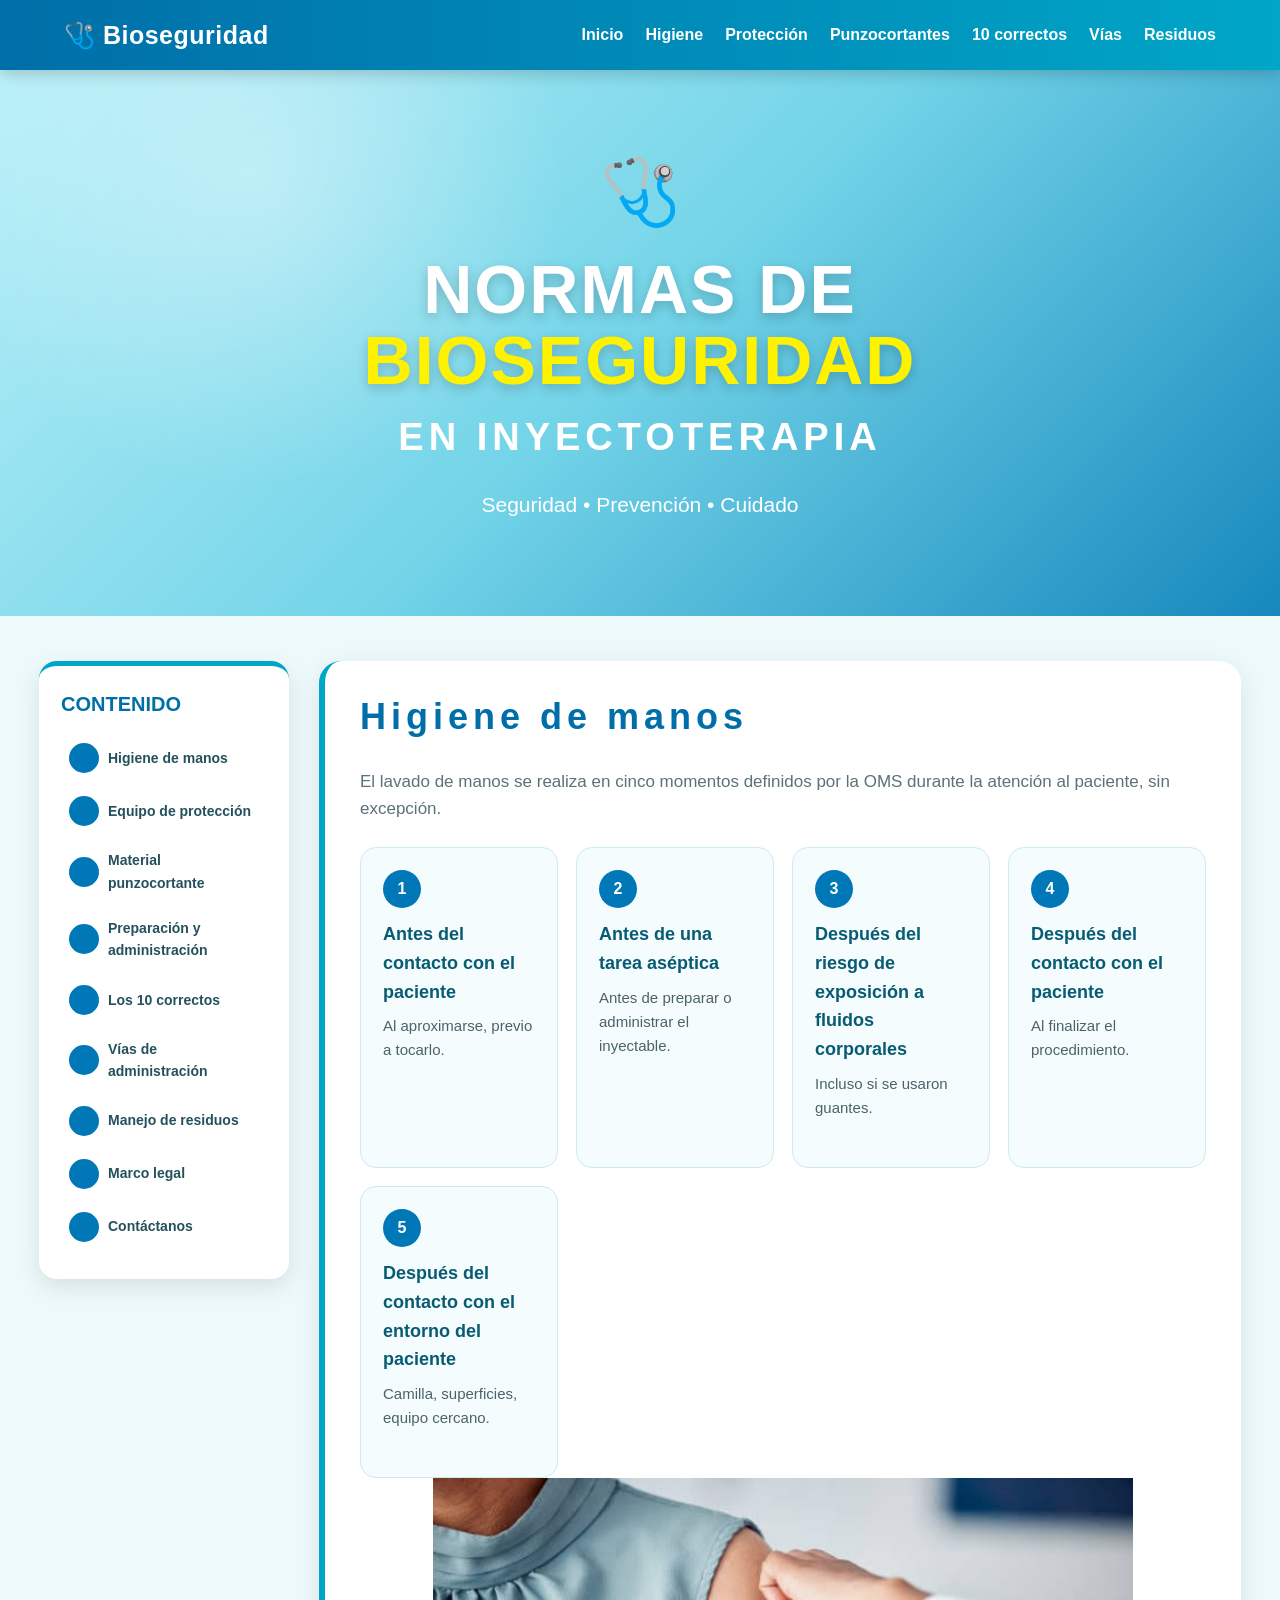
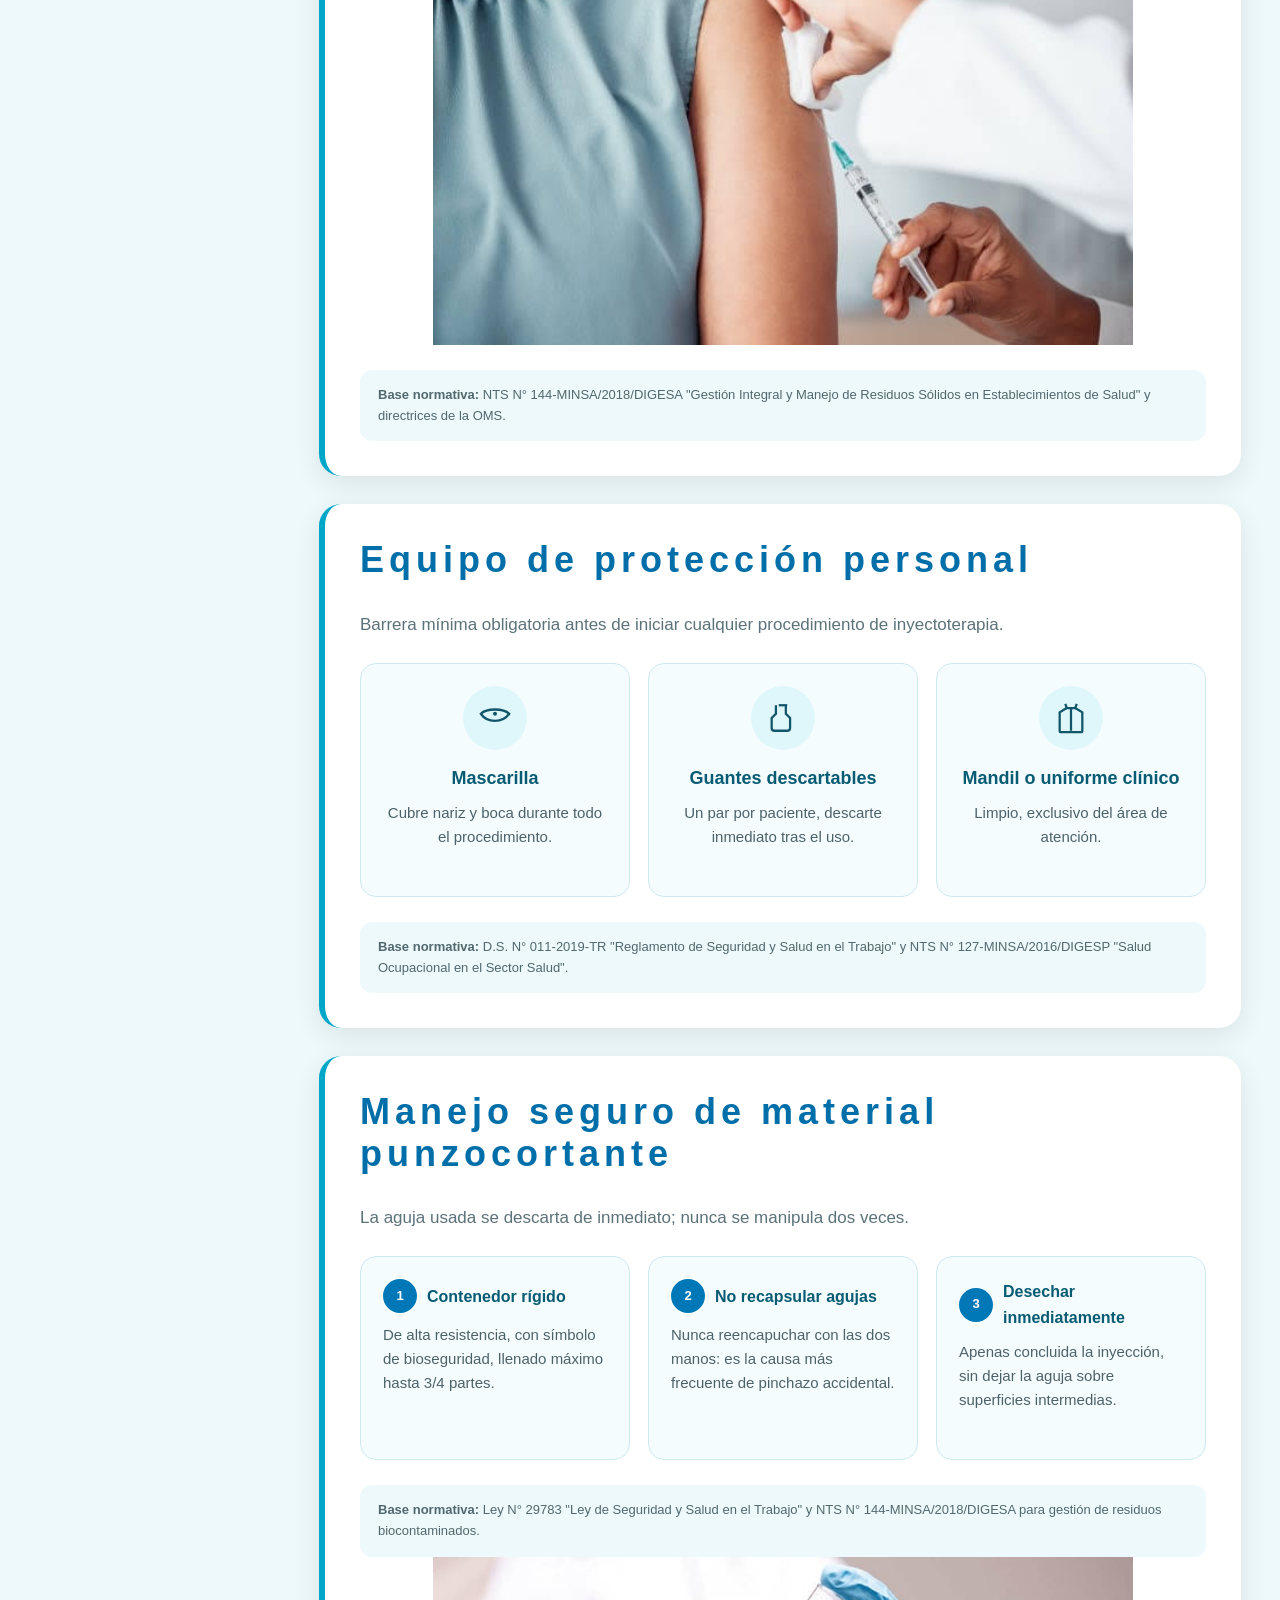
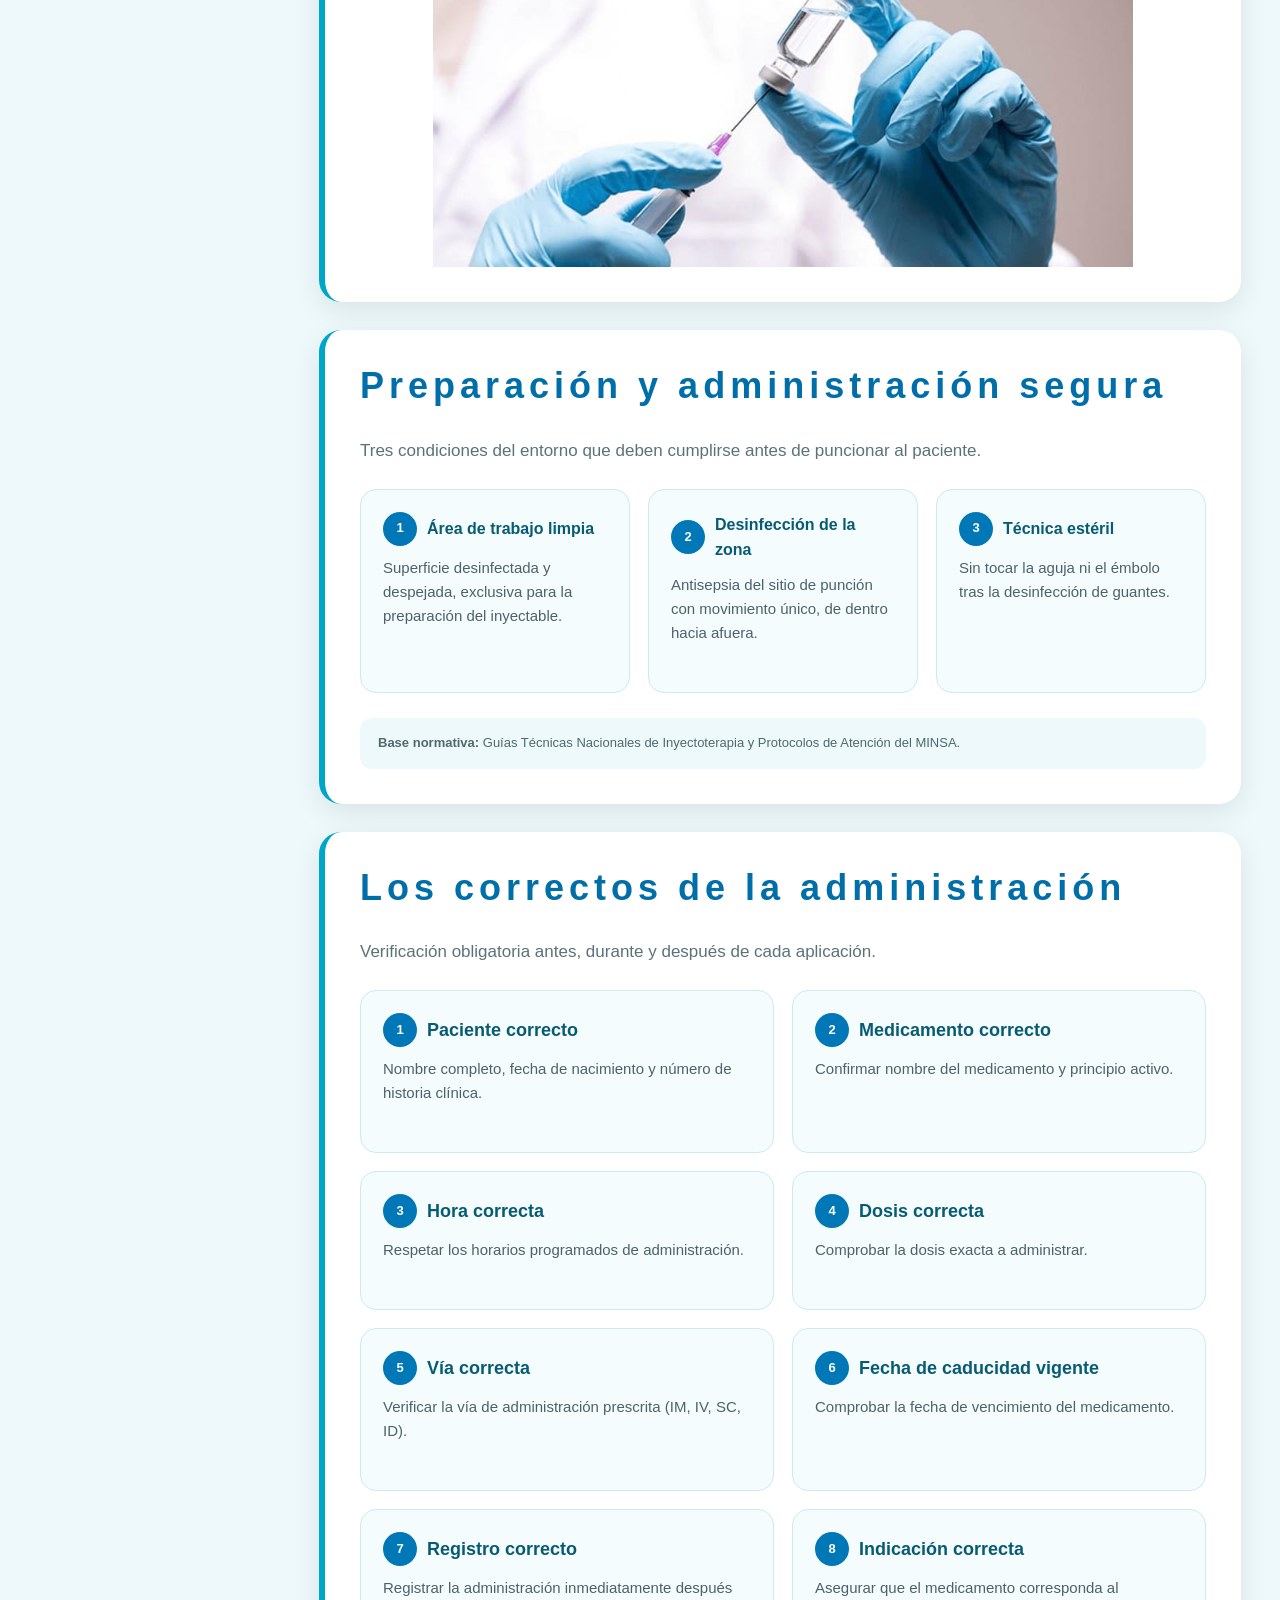
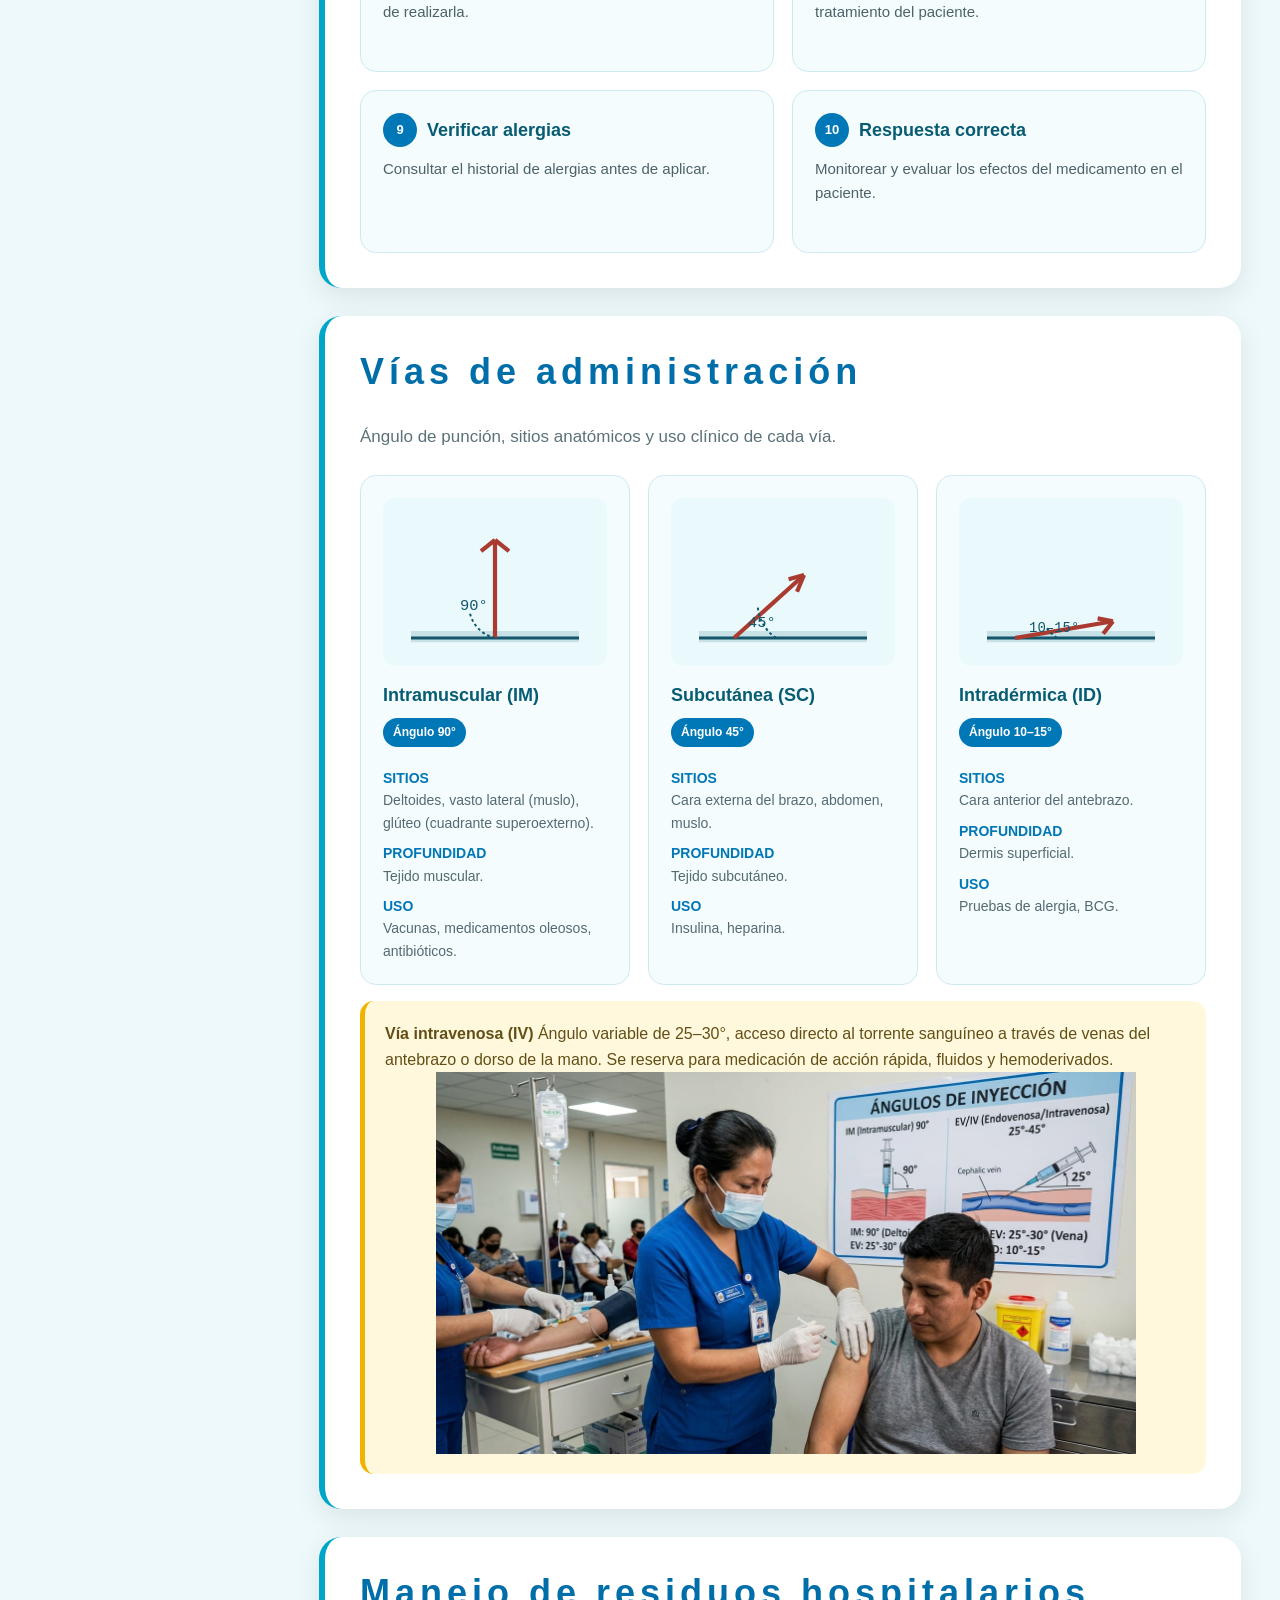
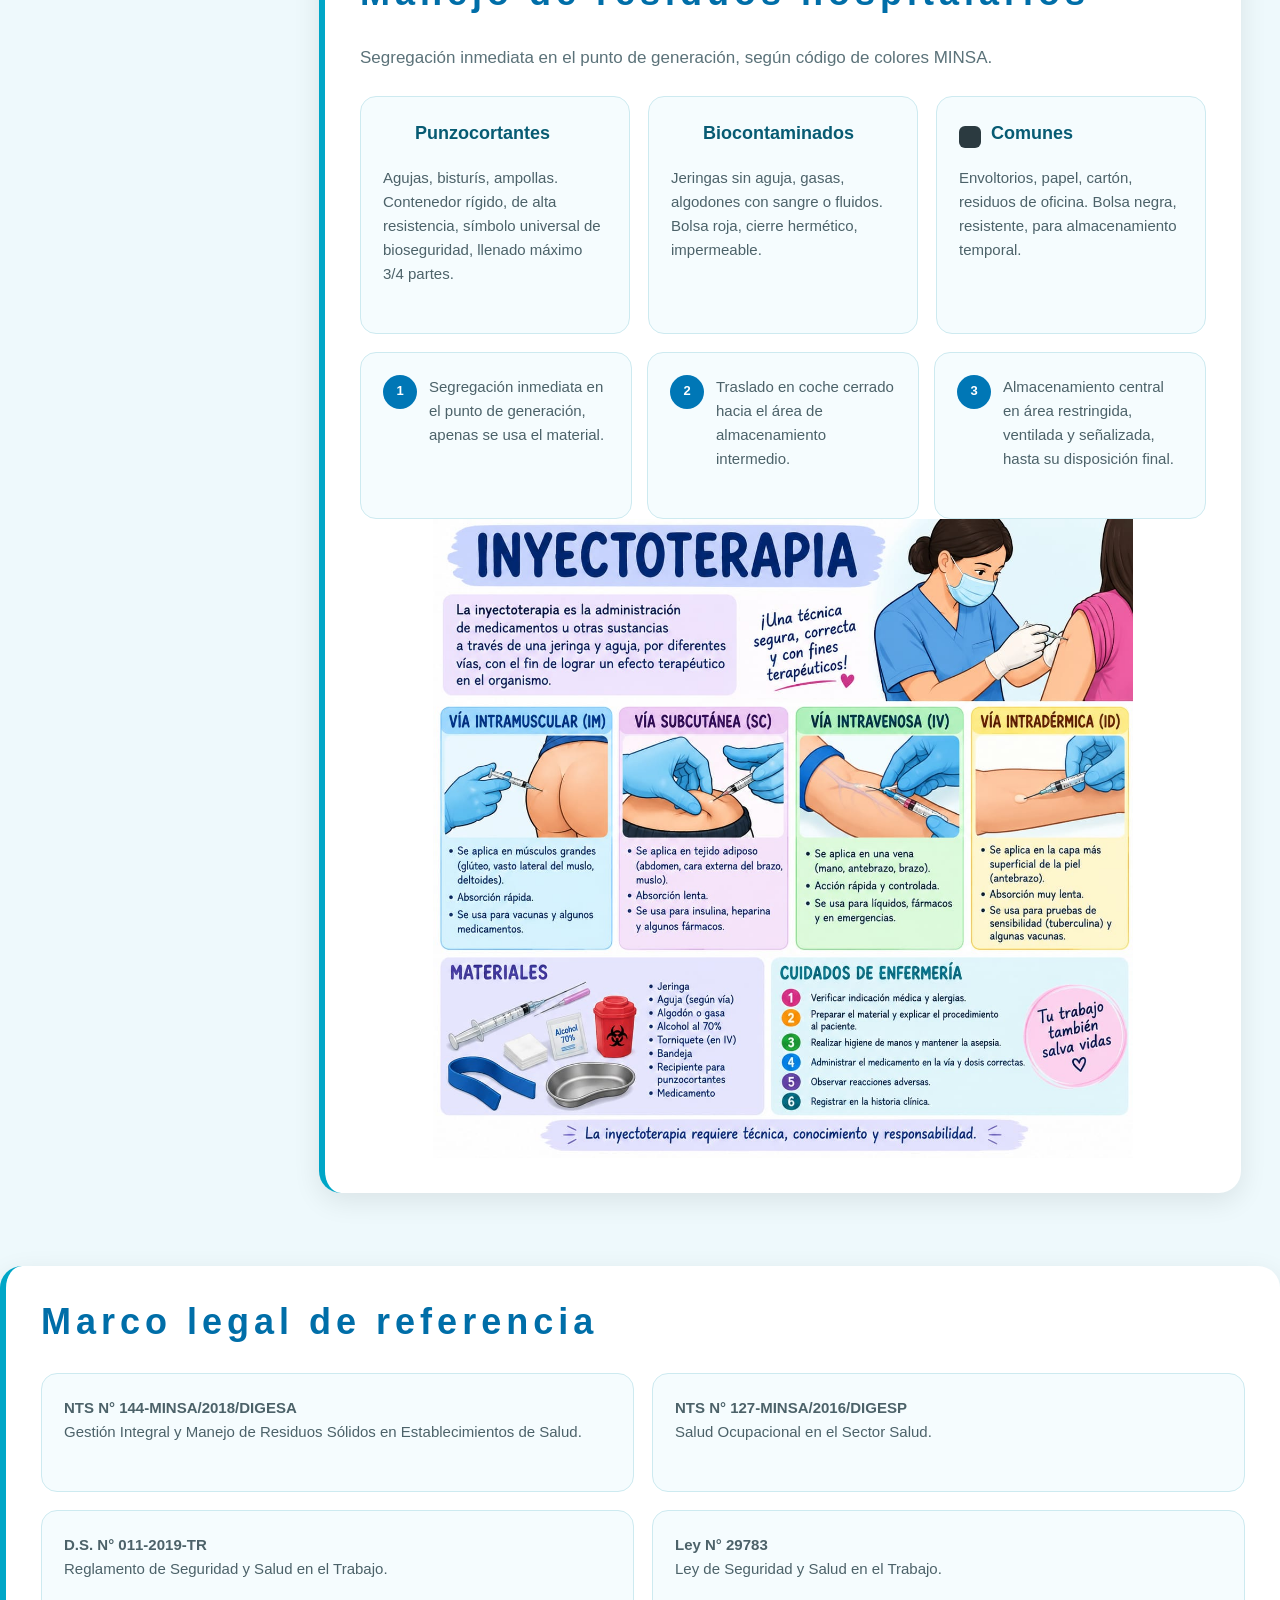
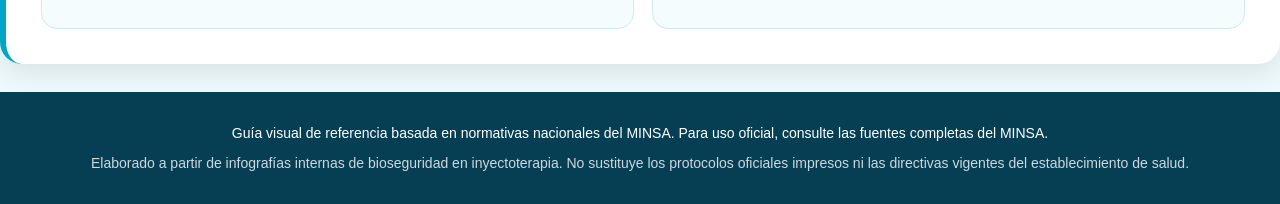
==== commit a9f0f84b: "proceso inicio.html" ====
--- a/inicio.html
+++ b/inicio.html
@@ -760,41 +760,7 @@
   </main>
   <!-- CONTACTANOS -->
 
-<section id="contactanos" class="contacto">
-
-    <h2>CONTÁCTANOS</h2>
-
-    <p class="contacto-subtitulo">
-        Si deseas lavado  de herida aplicación de medicamentos o más contáctanos
-    </p>
-
-    <div class="contacto-contenedor">
-
-        <div class="contacto-card">
-            <div class="contacto-icono">📞</div>
-
-            <h3>Teléfono</h3>
-
-            <p>927 606 794</p>
-        </div>
-        <div class="contacto-card">
-            <div class="contacto-icono">📞</div>
-
-            <h3>Teléfono</h3>
-
-            <p>930 041 871</p>
-        </div>
-        <div class="contacto-card">
-            <div class="contacto-icono">📞</div>
-
-            <h3>Teléfono</h3>
-
-            <p>940 579 893</p>
-        </div>
-
-    </div>
-
-</section>
+
 
   <footer>
     <div>Guía visual de referencia basada en normativas nacionales del MINSA. Para uso oficial, consulte las fuentes completas del MINSA.</div>
@@ -804,4 +770,4 @@
 </div>
 
 </body>
-</html>+</html>
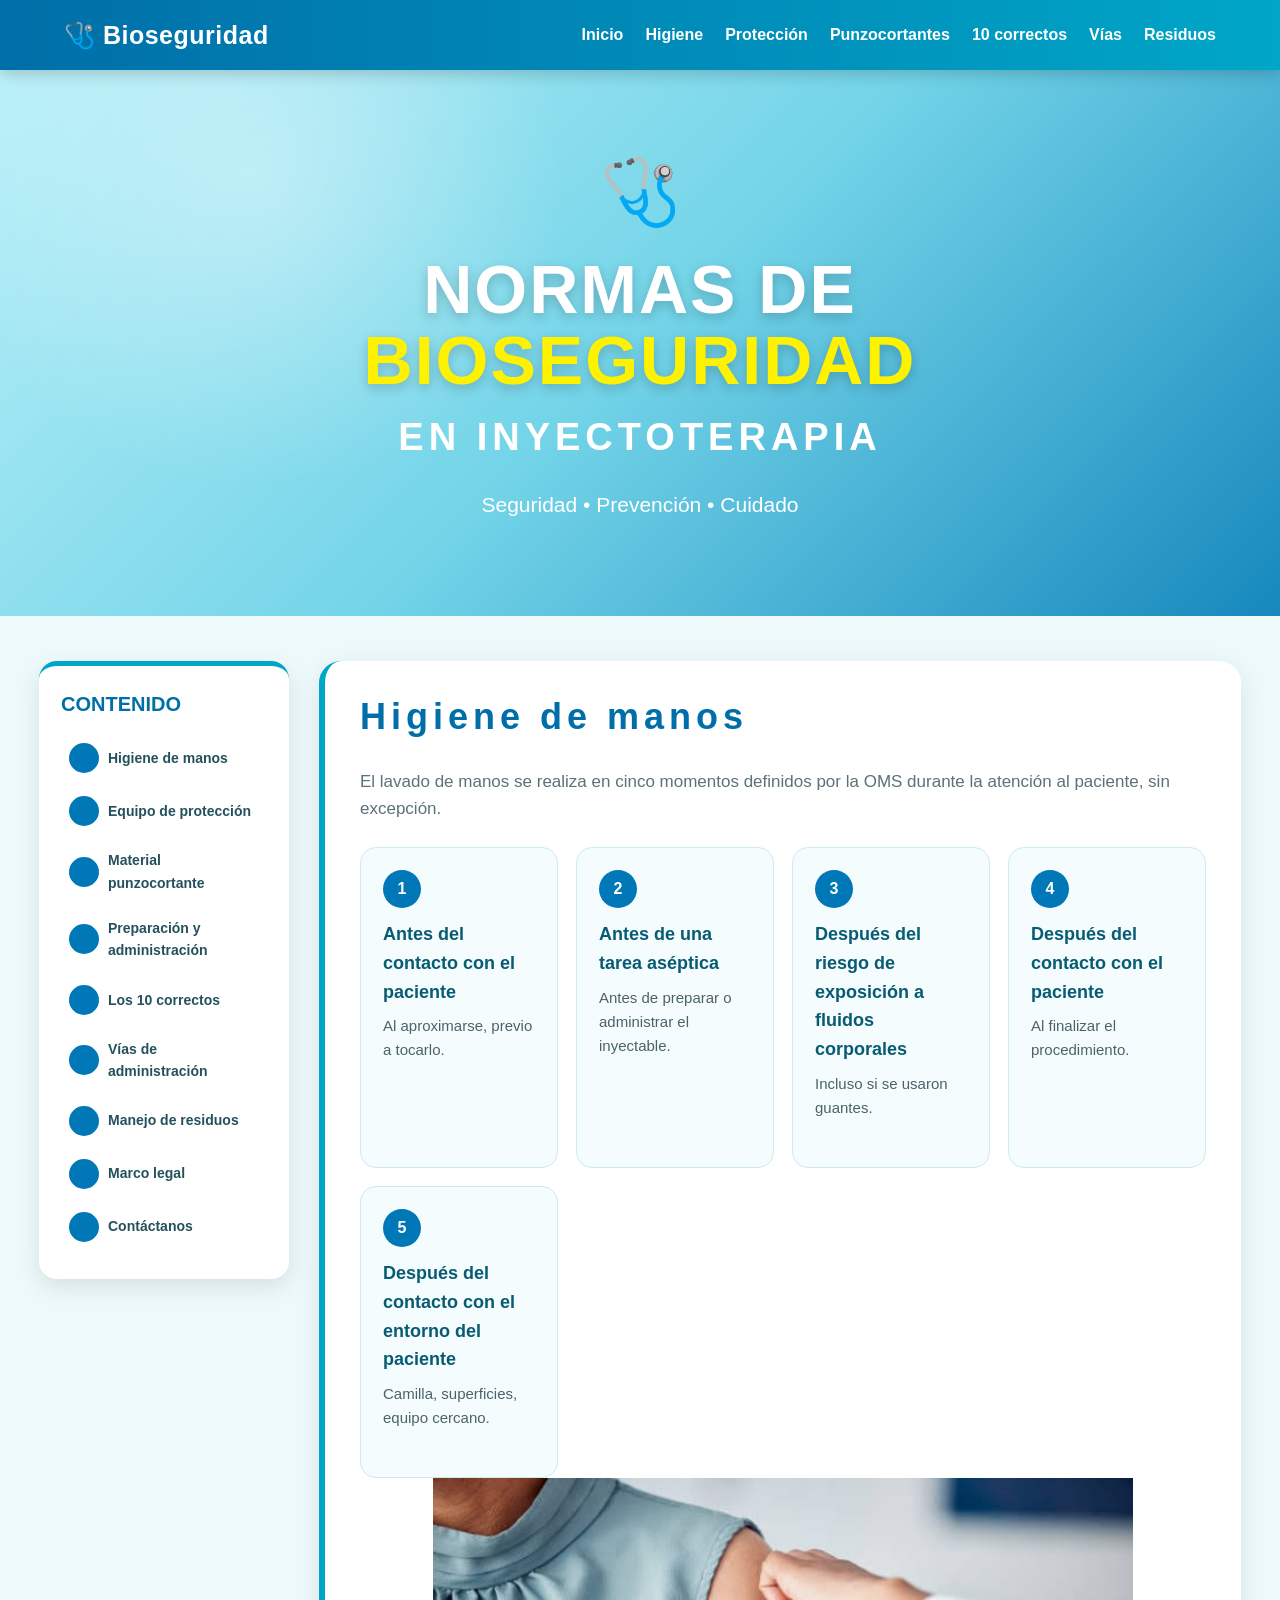
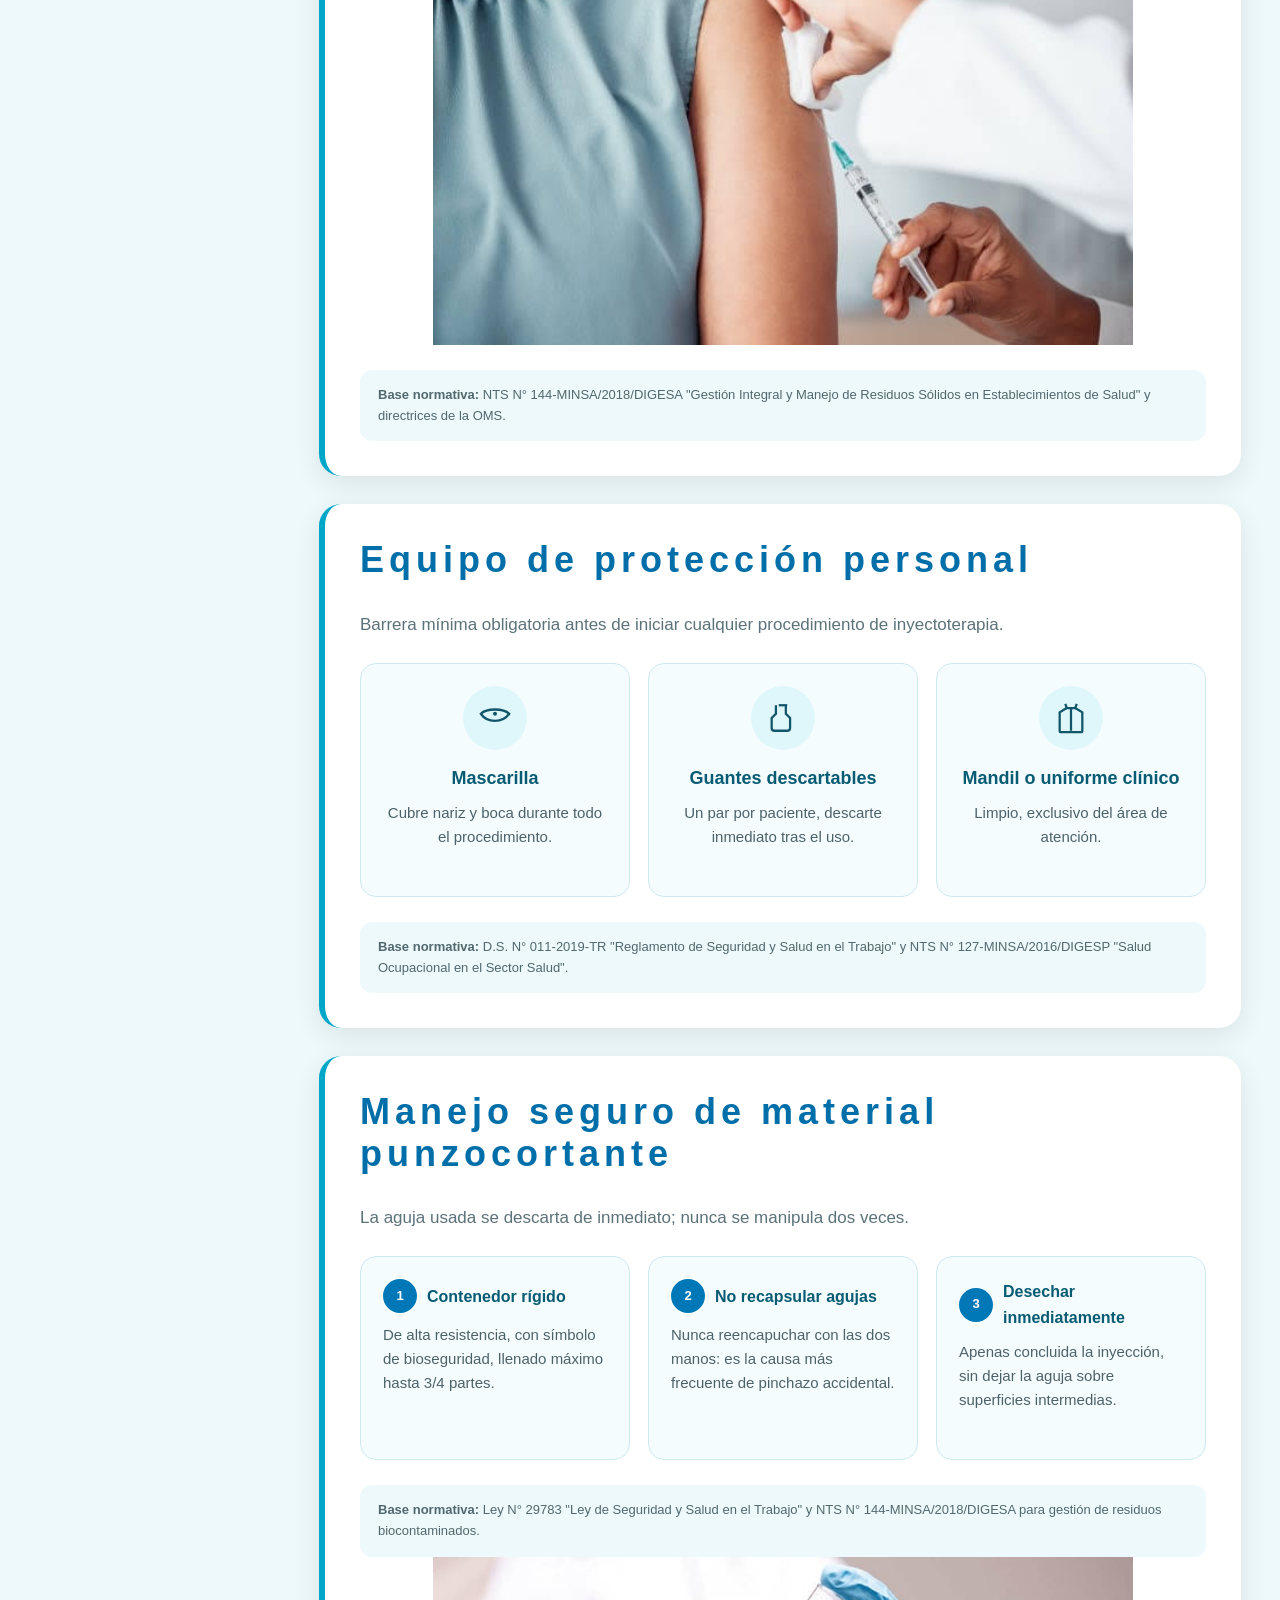
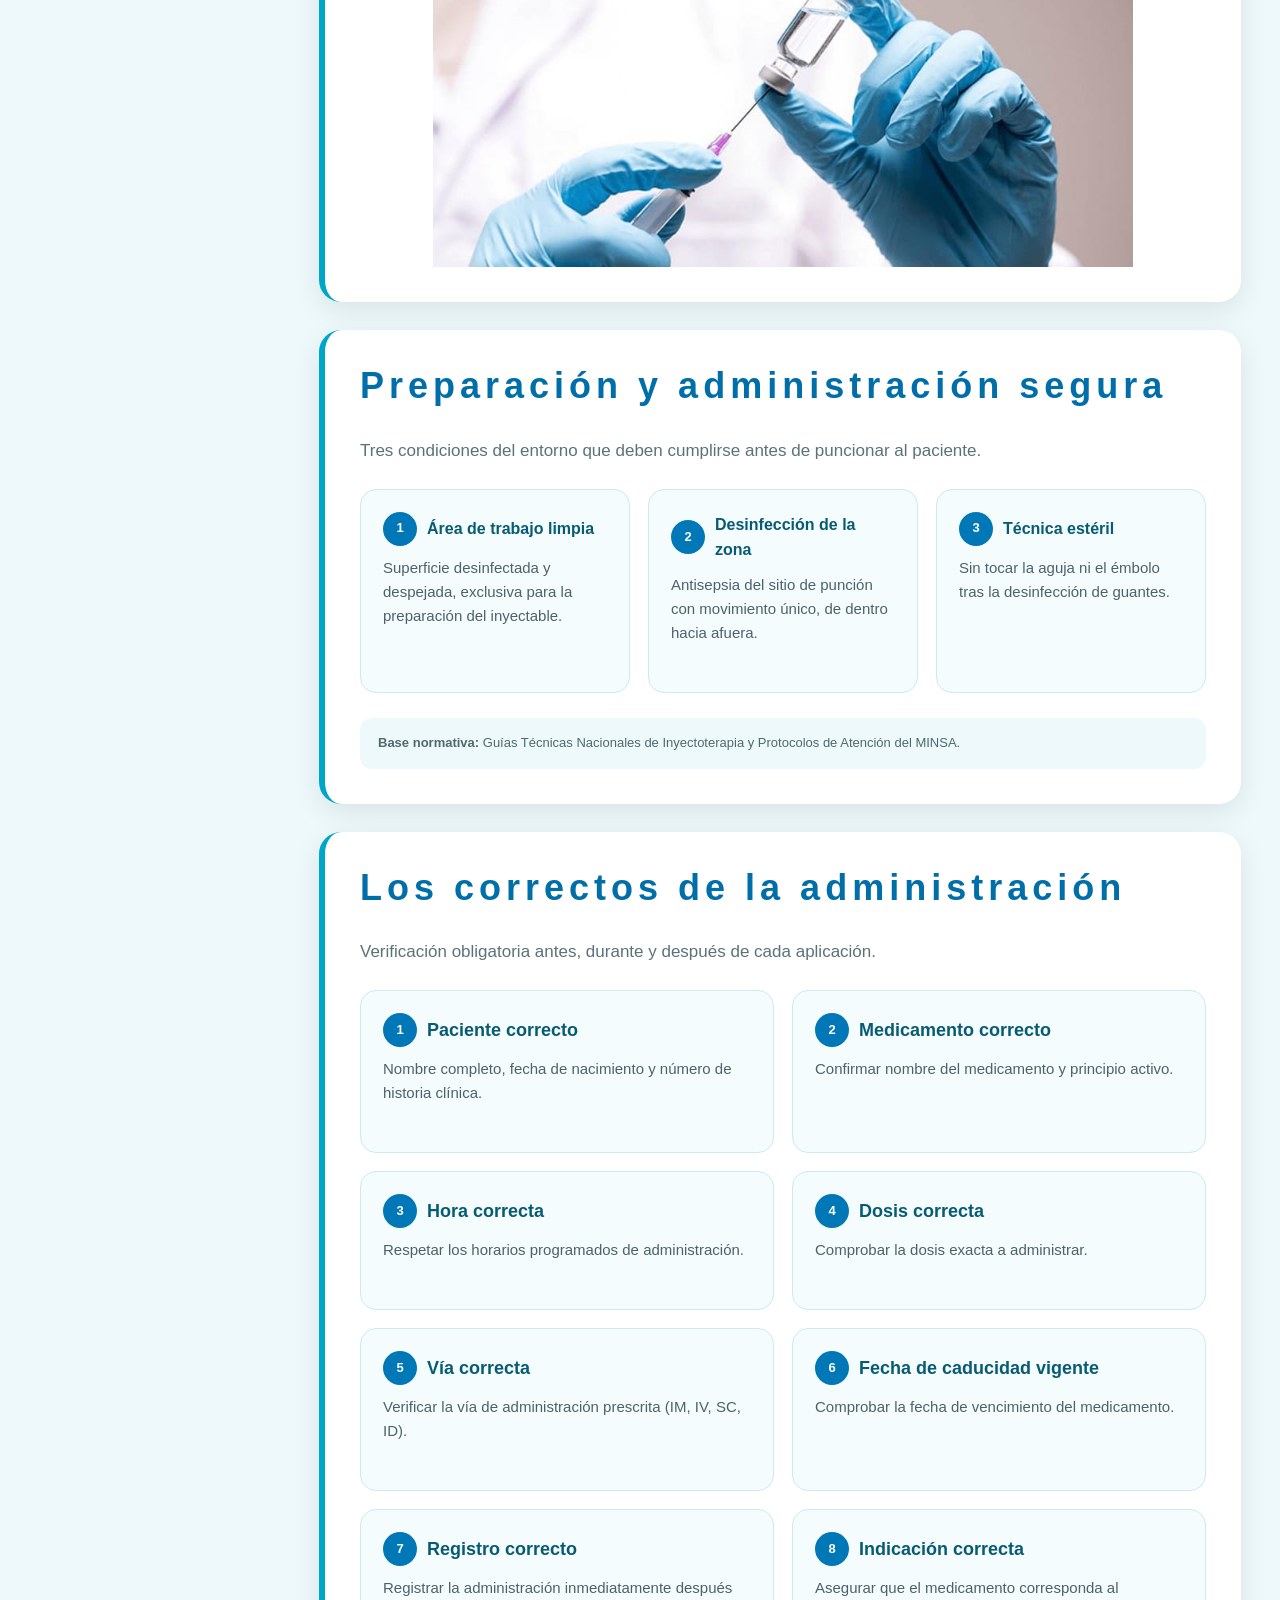
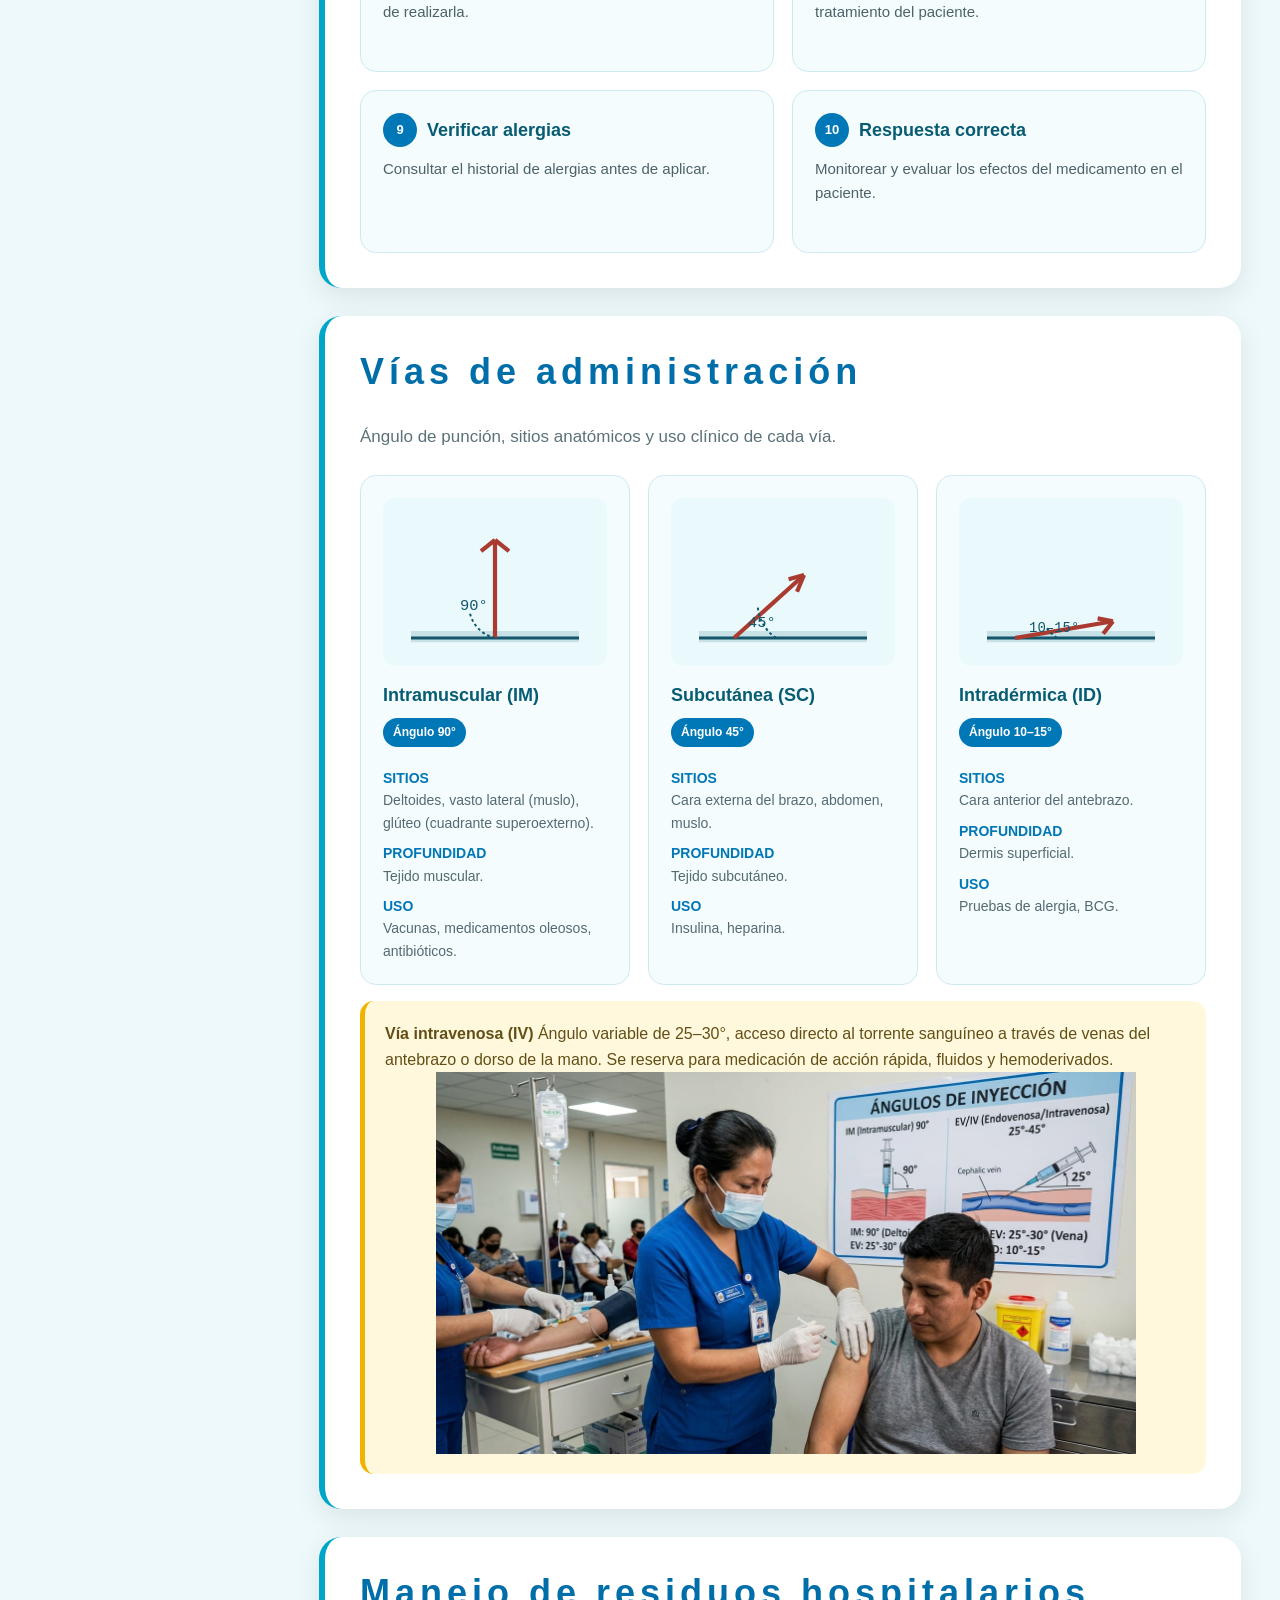
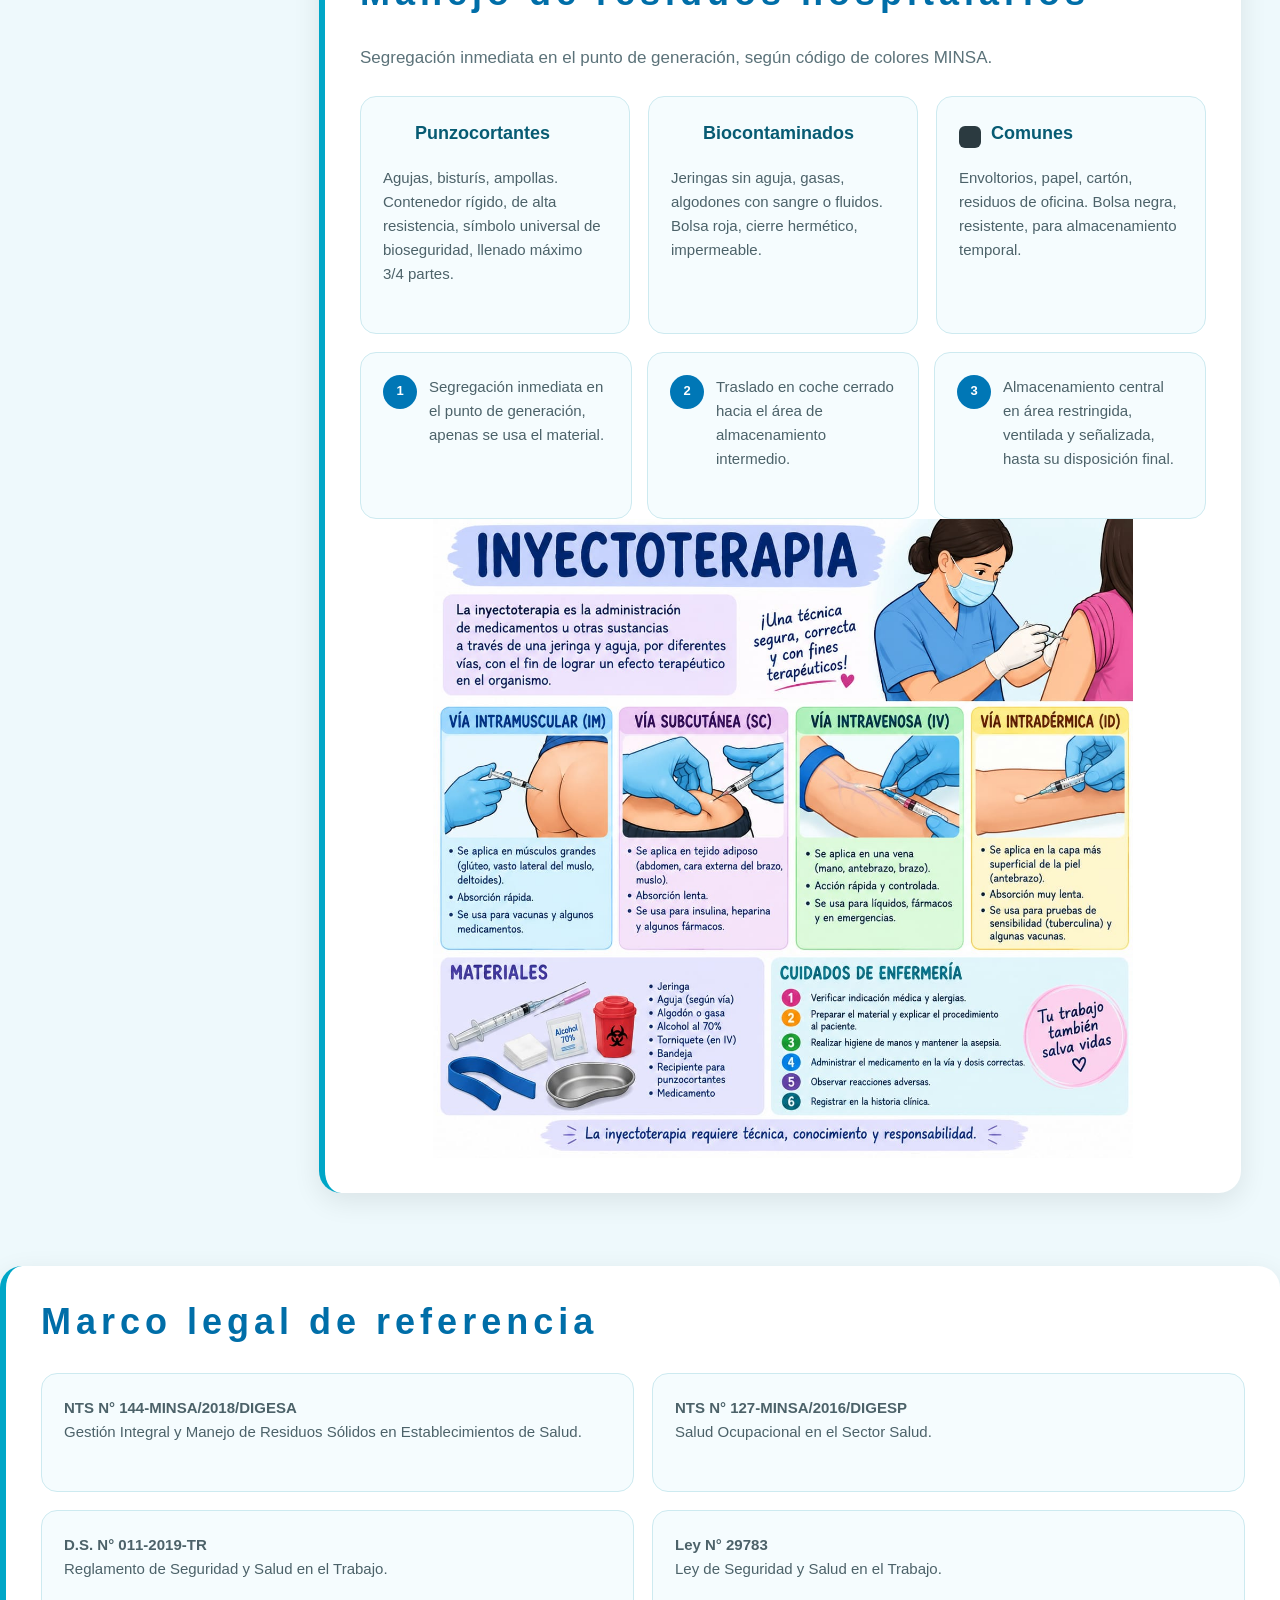
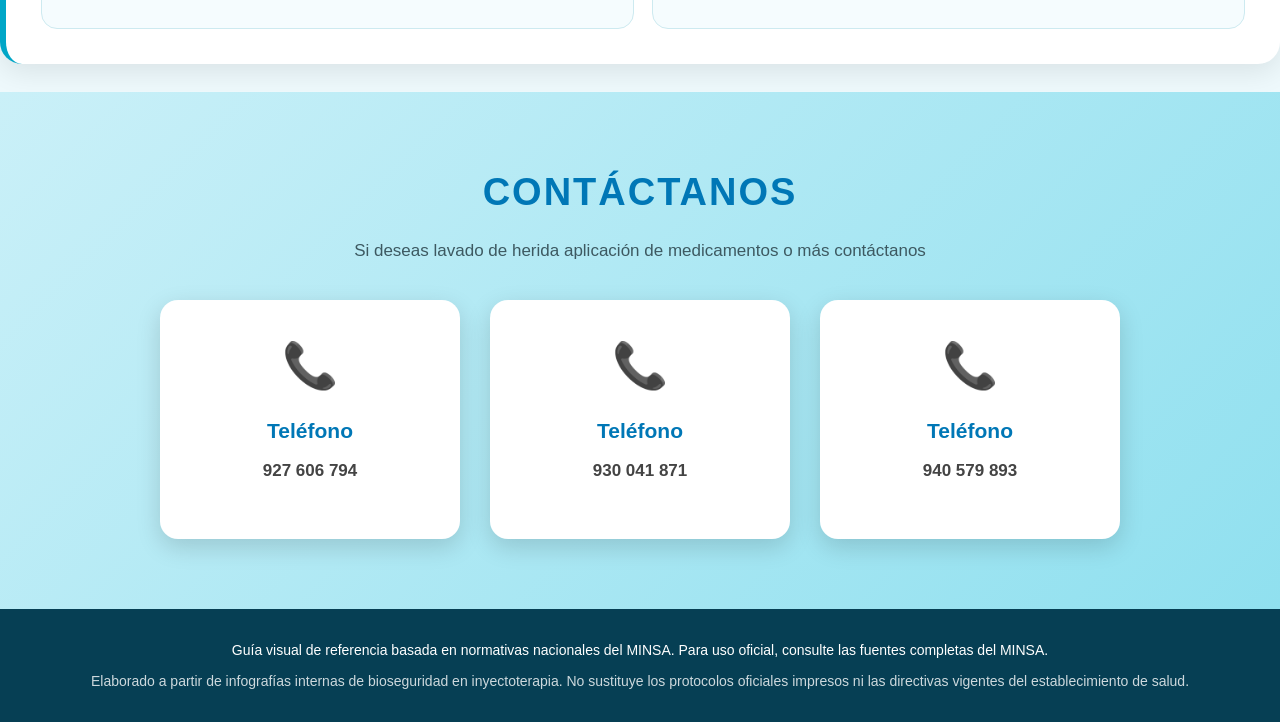
==== commit 6a899610: "terminado inicio.html" ====
--- a/inicio.html
+++ b/inicio.html
@@ -759,8 +759,41 @@
 
   </main>
   <!-- CONTACTANOS -->
-
-
+  <section id="contactanos" class="contacto">
+
+    <h2>CONTÁCTANOS</h2>
+
+    <p class="contacto-subtitulo">
+        Si deseas lavado  de herida aplicación de medicamentos o más contáctanos
+    </p>
+
+    <div class="contacto-contenedor">
+
+        <div class="contacto-card">
+            <div class="contacto-icono">📞</div>
+
+            <h3>Teléfono</h3>
+
+            <p>927 606 794</p>
+        </div>
+        <div class="contacto-card">
+            <div class="contacto-icono">📞</div>
+
+            <h3>Teléfono</h3>
+
+            <p>930 041 871</p>
+        </div>
+        <div class="contacto-card">
+            <div class="contacto-icono">📞</div>
+
+            <h3>Teléfono</h3>
+
+            <p>940 579 893</p>
+        </div>
+
+    </div>
+
+</section>
 
   <footer>
     <div>Guía visual de referencia basada en normativas nacionales del MINSA. Para uso oficial, consulte las fuentes completas del MINSA.</div>
